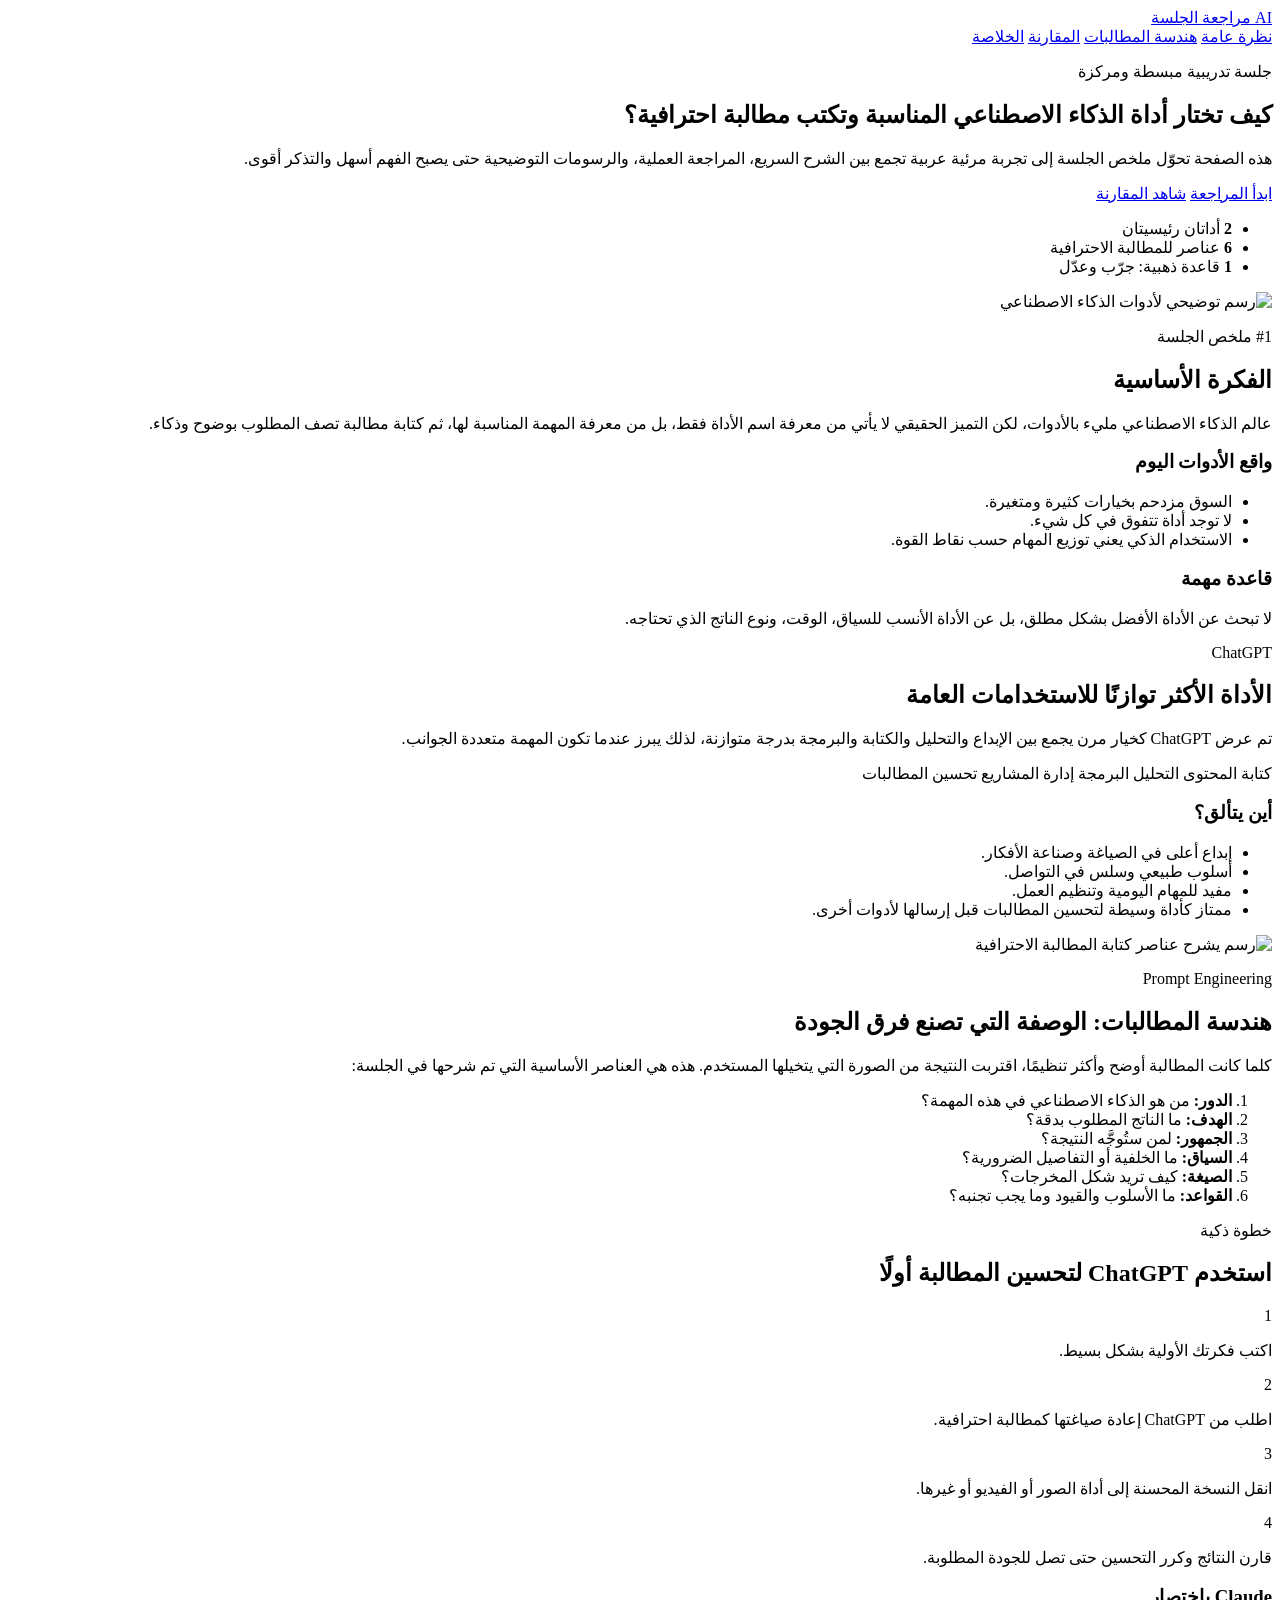
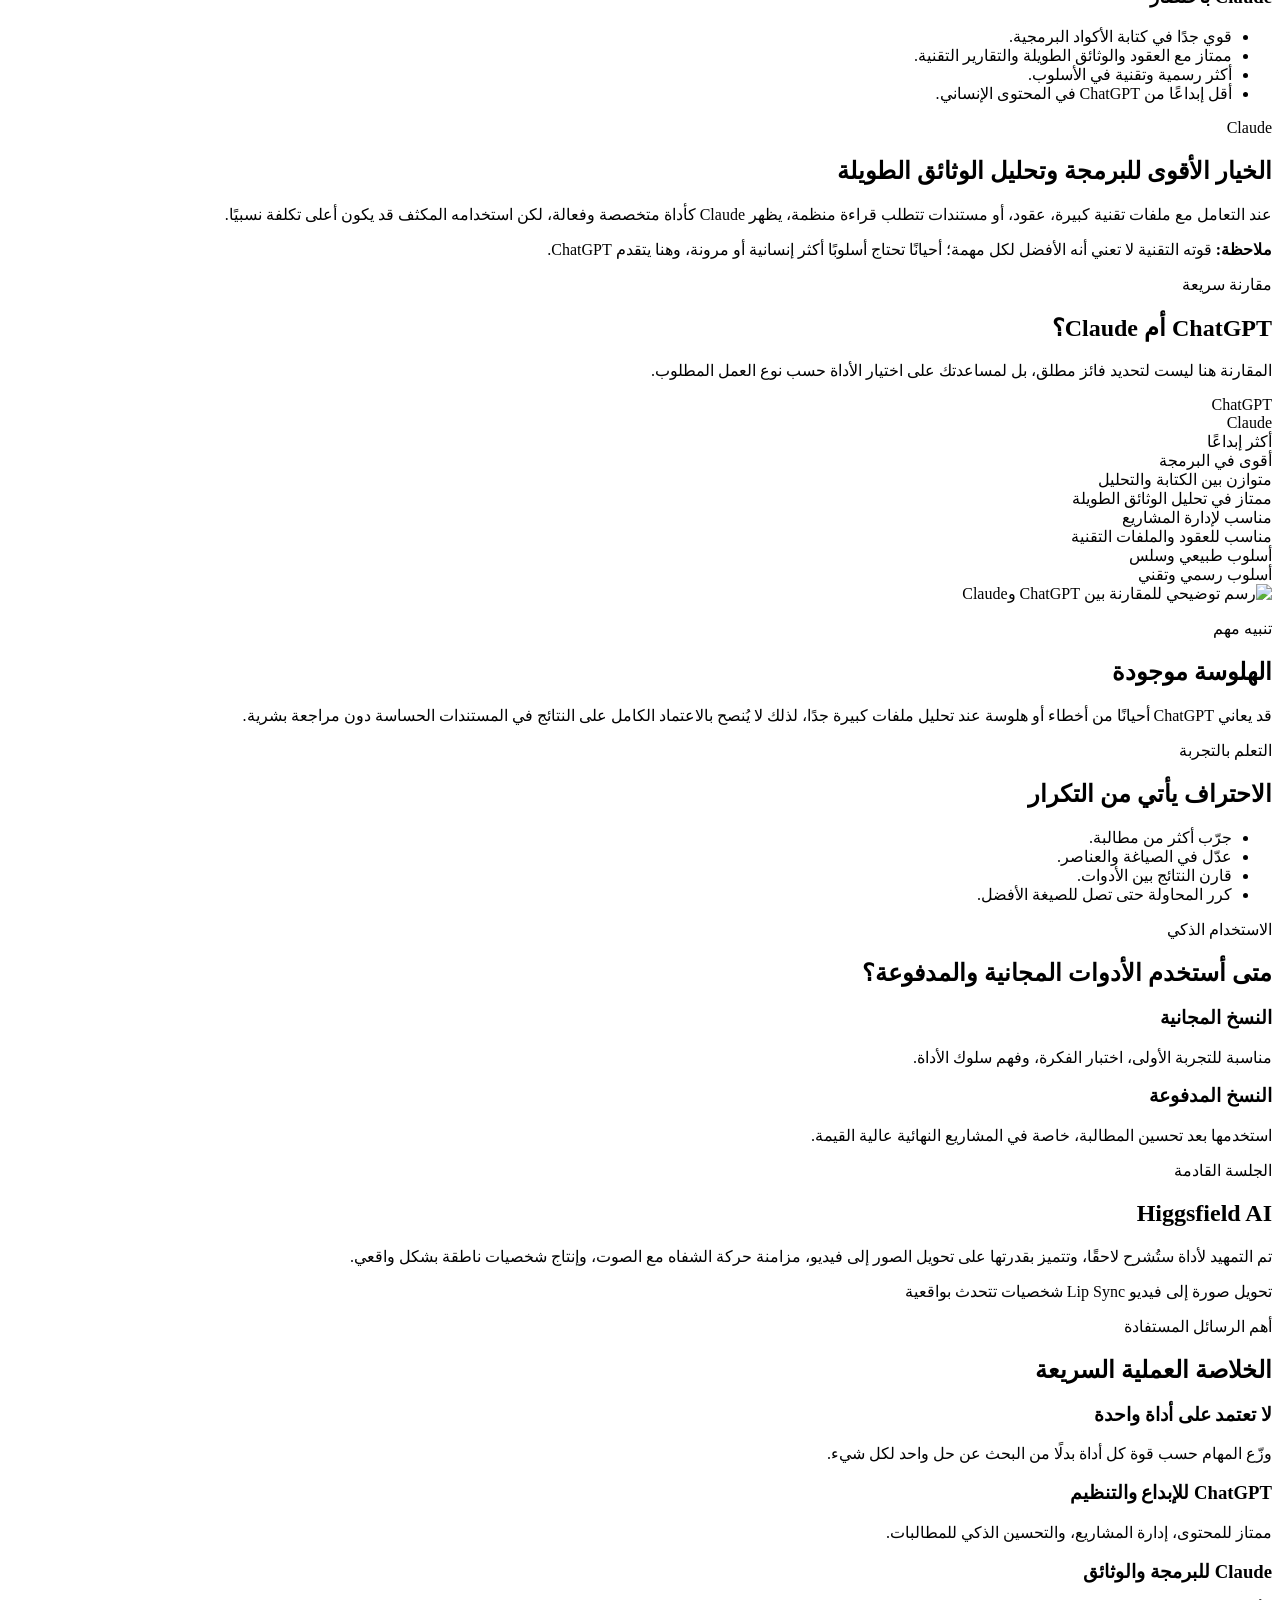
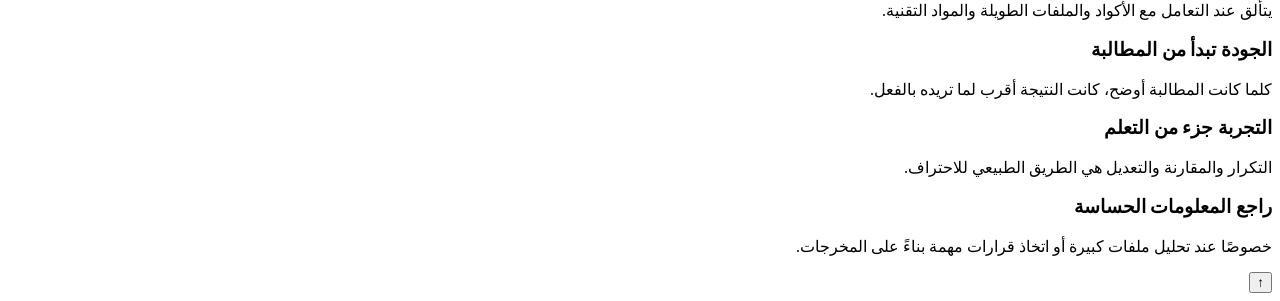
==== index.html @ 33d9d45b "Add landing page files" ====
<!DOCTYPE html>
<html lang="ar" dir="rtl">
  <head>
    <meta charset="UTF-8" />
    <meta name="viewport" content="width=device-width, initial-scale=1.0" />
    <title>مراجعة الجلسة | أدوات الذكاء الاصطناعي وهندسة المطالبات</title>
    <meta
      name="description"
      content="صفحة عربية تعليمية تشرح أهم أدوات الذكاء الاصطناعي الحالية، مقارنة بين ChatGPT وClaude، وأساسيات هندسة المطالبات."
    />
    <link rel="preconnect" href="https://fonts.googleapis.com" />
    <link rel="preconnect" href="https://fonts.gstatic.com" crossorigin />
    <link
      href="https://fonts.googleapis.com/css2?family=Cairo:wght@400;600;700;800&family=IBM+Plex+Sans+Arabic:wght@400;500;700&display=swap"
      rel="stylesheet"
    />
    <link rel="stylesheet" href="styles.css" />
  </head>
  <body>
    <div class="page-shell">
      <header class="topbar">
        <a class="brand" href="#hero">
          <span class="brand-mark">AI</span>
          <span>مراجعة الجلسة</span>
        </a>
        <nav class="topnav">
          <a href="#overview">نظرة عامة</a>
          <a href="#prompt">هندسة المطالبات</a>
          <a href="#comparison">المقارنة</a>
          <a href="#takeaways">الخلاصة</a>
        </nav>
      </header>

      <main>
        <section class="hero section" id="hero">
          <div class="hero-copy reveal">
            <p class="eyebrow">جلسة تدريبية مبسطة ومركزة</p>
            <h1>كيف تختار أداة الذكاء الاصطناعي المناسبة وتكتب مطالبة احترافية؟</h1>
            <p class="hero-text">
              هذه الصفحة تحوّل ملخص الجلسة إلى تجربة مرئية عربية تجمع بين
              الشرح السريع، المراجعة العملية، والرسومات التوضيحية حتى يصبح
              الفهم أسهل والتذكر أقوى.
            </p>
            <div class="hero-actions">
              <a class="button primary" href="#overview">ابدأ المراجعة</a>
              <a class="button secondary" href="#comparison">شاهد المقارنة</a>
            </div>
            <ul class="quick-stats">
              <li>
                <strong>2</strong>
                <span>أداتان رئيسيتان</span>
              </li>
              <li>
                <strong>6</strong>
                <span>عناصر للمطالبة الاحترافية</span>
              </li>
              <li>
                <strong>1</strong>
                <span>قاعدة ذهبية: جرّب وعدّل</span>
              </li>
            </ul>
          </div>
          <div class="hero-visual reveal">
            <img src="assets/hero-ai.svg" alt="رسم توضيحي لأدوات الذكاء الاصطناعي" />
          </div>
        </section>

        <section class="overview-grid section" id="overview">
          <article class="panel intro-card reveal">
            <p class="section-tag">#1 ملخص الجلسة</p>
            <h2>الفكرة الأساسية</h2>
            <p>
              عالم الذكاء الاصطناعي مليء بالأدوات، لكن التميز الحقيقي لا يأتي من
              معرفة اسم الأداة فقط، بل من معرفة المهمة المناسبة لها، ثم كتابة
              مطالبة تصف المطلوب بوضوح وذكاء.
            </p>
          </article>

          <article class="panel reveal">
            <h3>واقع الأدوات اليوم</h3>
            <ul class="check-list">
              <li>السوق مزدحم بخيارات كثيرة ومتغيرة.</li>
              <li>لا توجد أداة تتفوق في كل شيء.</li>
              <li>الاستخدام الذكي يعني توزيع المهام حسب نقاط القوة.</li>
            </ul>
          </article>

          <article class="panel highlight reveal">
            <h3>قاعدة مهمة</h3>
            <p>
              لا تبحث عن الأداة الأفضل بشكل مطلق، بل عن الأداة الأنسب للسياق،
              الوقت، ونوع الناتج الذي تحتاجه.
            </p>
          </article>
        </section>

        <section class="section split-section" id="chatgpt">
          <div class="section-copy reveal">
            <p class="section-tag">ChatGPT</p>
            <h2>الأداة الأكثر توازنًا للاستخدامات العامة</h2>
            <p>
              تم عرض ChatGPT كخيار مرن يجمع بين الإبداع والتحليل والكتابة
              والبرمجة بدرجة متوازنة، لذلك يبرز عندما تكون المهمة متعددة
              الجوانب.
            </p>
            <div class="pill-row">
              <span class="pill">كتابة المحتوى</span>
              <span class="pill">التحليل</span>
              <span class="pill">البرمجة</span>
              <span class="pill">إدارة المشاريع</span>
              <span class="pill">تحسين المطالبات</span>
            </div>
          </div>
          <div class="feature-card reveal">
            <h3>أين يتألق؟</h3>
            <ul class="check-list">
              <li>إبداع أعلى في الصياغة وصناعة الأفكار.</li>
              <li>أسلوب طبيعي وسلس في التواصل.</li>
              <li>مفيد للمهام اليومية وتنظيم العمل.</li>
              <li>ممتاز كأداة وسيطة لتحسين المطالبات قبل إرسالها لأدوات أخرى.</li>
            </ul>
          </div>
        </section>

        <section class="section prompt-section" id="prompt">
          <div class="prompt-visual reveal">
            <img
              src="assets/prompt-architecture.svg"
              alt="رسم يشرح عناصر كتابة المطالبة الاحترافية"
            />
          </div>
          <div class="prompt-copy reveal">
            <p class="section-tag">Prompt Engineering</p>
            <h2>هندسة المطالبات: الوصفة التي تصنع فرق الجودة</h2>
            <p>
              كلما كانت المطالبة أوضح وأكثر تنظيمًا، اقتربت النتيجة من الصورة
              التي يتخيلها المستخدم. هذه هي العناصر الأساسية التي تم شرحها في
              الجلسة:
            </p>
            <ol class="steps">
              <li><strong>الدور:</strong> من هو الذكاء الاصطناعي في هذه المهمة؟</li>
              <li><strong>الهدف:</strong> ما الناتج المطلوب بدقة؟</li>
              <li><strong>الجمهور:</strong> لمن ستُوجَّه النتيجة؟</li>
              <li><strong>السياق:</strong> ما الخلفية أو التفاصيل الضرورية؟</li>
              <li><strong>الصيغة:</strong> كيف تريد شكل المخرجات؟</li>
              <li><strong>القواعد:</strong> ما الأسلوب والقيود وما يجب تجنبه؟</li>
            </ol>
          </div>
        </section>

        <section class="section panel workflow reveal">
          <div class="workflow-header">
            <p class="section-tag">خطوة ذكية</p>
            <h2>استخدم ChatGPT لتحسين المطالبة أولًا</h2>
          </div>
          <div class="workflow-track">
            <div class="workflow-step">
              <span>1</span>
              <p>اكتب فكرتك الأولية بشكل بسيط.</p>
            </div>
            <div class="workflow-step">
              <span>2</span>
              <p>اطلب من ChatGPT إعادة صياغتها كمطالبة احترافية.</p>
            </div>
            <div class="workflow-step">
              <span>3</span>
              <p>انقل النسخة المحسنة إلى أداة الصور أو الفيديو أو غيرها.</p>
            </div>
            <div class="workflow-step">
              <span>4</span>
              <p>قارن النتائج وكرر التحسين حتى تصل للجودة المطلوبة.</p>
            </div>
          </div>
        </section>

        <section class="section split-section alt" id="claude">
          <div class="feature-card reveal">
            <h3>Claude باختصار</h3>
            <ul class="check-list">
              <li>قوي جدًا في كتابة الأكواد البرمجية.</li>
              <li>ممتاز مع العقود والوثائق الطويلة والتقارير التقنية.</li>
              <li>أكثر رسمية وتقنية في الأسلوب.</li>
              <li>أقل إبداعًا من ChatGPT في المحتوى الإنساني.</li>
            </ul>
          </div>
          <div class="section-copy reveal">
            <p class="section-tag">Claude</p>
            <h2>الخيار الأقوى للبرمجة وتحليل الوثائق الطويلة</h2>
            <p>
              عند التعامل مع ملفات تقنية كبيرة، عقود، أو مستندات تتطلب قراءة
              منظمة، يظهر Claude كأداة متخصصة وفعالة، لكن استخدامه المكثف قد
              يكون أعلى تكلفة نسبيًا.
            </p>
            <div class="note-box">
              <strong>ملاحظة:</strong>
              قوته التقنية لا تعني أنه الأفضل لكل مهمة؛ أحيانًا تحتاج أسلوبًا
              أكثر إنسانية أو مرونة، وهنا يتقدم ChatGPT.
            </div>
          </div>
        </section>

        <section class="section comparison-section" id="comparison">
          <div class="comparison-copy reveal">
            <p class="section-tag">مقارنة سريعة</p>
            <h2>ChatGPT أم Claude؟</h2>
            <p>
              المقارنة هنا ليست لتحديد فائز مطلق، بل لمساعدتك على اختيار الأداة
              حسب نوع العمل المطلوب.
            </p>
            <div class="comparison-table">
              <div class="table-head">ChatGPT</div>
              <div class="table-head">Claude</div>
              <div>أكثر إبداعًا</div>
              <div>أقوى في البرمجة</div>
              <div>متوازن بين الكتابة والتحليل</div>
              <div>ممتاز في تحليل الوثائق الطويلة</div>
              <div>مناسب لإدارة المشاريع</div>
              <div>مناسب للعقود والملفات التقنية</div>
              <div>أسلوب طبيعي وسلس</div>
              <div>أسلوب رسمي وتقني</div>
            </div>
          </div>
          <div class="comparison-visual reveal">
            <img
              src="assets/tools-comparison.svg"
              alt="رسم توضيحي للمقارنة بين ChatGPT وClaude"
            />
          </div>
        </section>

        <section class="section caution-grid">
          <article class="panel caution reveal">
            <p class="section-tag">تنبيه مهم</p>
            <h2>الهلوسة موجودة</h2>
            <p>
              قد يعاني ChatGPT أحيانًا من أخطاء أو هلوسة عند تحليل ملفات كبيرة
              جدًا، لذلك لا يُنصح بالاعتماد الكامل على النتائج في المستندات
              الحساسة دون مراجعة بشرية.
            </p>
          </article>
          <article class="panel reveal">
            <p class="section-tag">التعلم بالتجربة</p>
            <h2>الاحتراف يأتي من التكرار</h2>
            <ul class="check-list">
              <li>جرّب أكثر من مطالبة.</li>
              <li>عدّل في الصياغة والعناصر.</li>
              <li>قارن النتائج بين الأدوات.</li>
              <li>كرر المحاولة حتى تصل للصيغة الأفضل.</li>
            </ul>
          </article>
        </section>

        <section class="section pricing-section panel reveal">
          <div class="workflow-header">
            <p class="section-tag">الاستخدام الذكي</p>
            <h2>متى أستخدم الأدوات المجانية والمدفوعة؟</h2>
          </div>
          <div class="dual-cards">
            <div class="mini-card">
              <h3>النسخ المجانية</h3>
              <p>مناسبة للتجربة الأولى، اختبار الفكرة، وفهم سلوك الأداة.</p>
            </div>
            <div class="mini-card">
              <h3>النسخ المدفوعة</h3>
              <p>استخدمها بعد تحسين المطالبة، خاصة في المشاريع النهائية عالية القيمة.</p>
            </div>
          </div>
        </section>

        <section class="section future-section reveal">
          <div class="future-copy">
            <p class="section-tag">الجلسة القادمة</p>
            <h2>Higgsfield AI</h2>
            <p>
              تم التمهيد لأداة ستُشرح لاحقًا، وتتميز بقدرتها على تحويل الصور إلى
              فيديو، مزامنة حركة الشفاه مع الصوت، وإنتاج شخصيات ناطقة بشكل
              واقعي.
            </p>
          </div>
          <div class="future-badges">
            <span>تحويل صورة إلى فيديو</span>
            <span>Lip Sync</span>
            <span>شخصيات تتحدث بواقعية</span>
          </div>
        </section>

        <section class="section takeaways-section" id="takeaways">
          <div class="takeaways-header reveal">
            <p class="section-tag">أهم الرسائل المستفادة</p>
            <h2>الخلاصة العملية السريعة</h2>
          </div>
          <div class="takeaways-grid">
            <article class="takeaway reveal">
              <h3>لا تعتمد على أداة واحدة</h3>
              <p>وزّع المهام حسب قوة كل أداة بدلًا من البحث عن حل واحد لكل شيء.</p>
            </article>
            <article class="takeaway reveal">
              <h3>ChatGPT للإبداع والتنظيم</h3>
              <p>ممتاز للمحتوى، إدارة المشاريع، والتحسين الذكي للمطالبات.</p>
            </article>
            <article class="takeaway reveal">
              <h3>Claude للبرمجة والوثائق</h3>
              <p>يتألق عند التعامل مع الأكواد والملفات الطويلة والمواد التقنية.</p>
            </article>
            <article class="takeaway reveal">
              <h3>الجودة تبدأ من المطالبة</h3>
              <p>كلما كانت المطالبة أوضح، كانت النتيجة أقرب لما تريده بالفعل.</p>
            </article>
            <article class="takeaway reveal">
              <h3>التجربة جزء من التعلم</h3>
              <p>التكرار والمقارنة والتعديل هي الطريق الطبيعي للاحتراف.</p>
            </article>
            <article class="takeaway reveal">
              <h3>راجع المعلومات الحساسة</h3>
              <p>خصوصًا عند تحليل ملفات كبيرة أو اتخاذ قرارات مهمة بناءً على المخرجات.</p>
            </article>
          </div>
        </section>
      </main>
    </div>

    <button class="back-to-top" type="button" aria-label="العودة إلى الأعلى">↑</button>
    <script src="script.js"></script>
  </body>
</html>
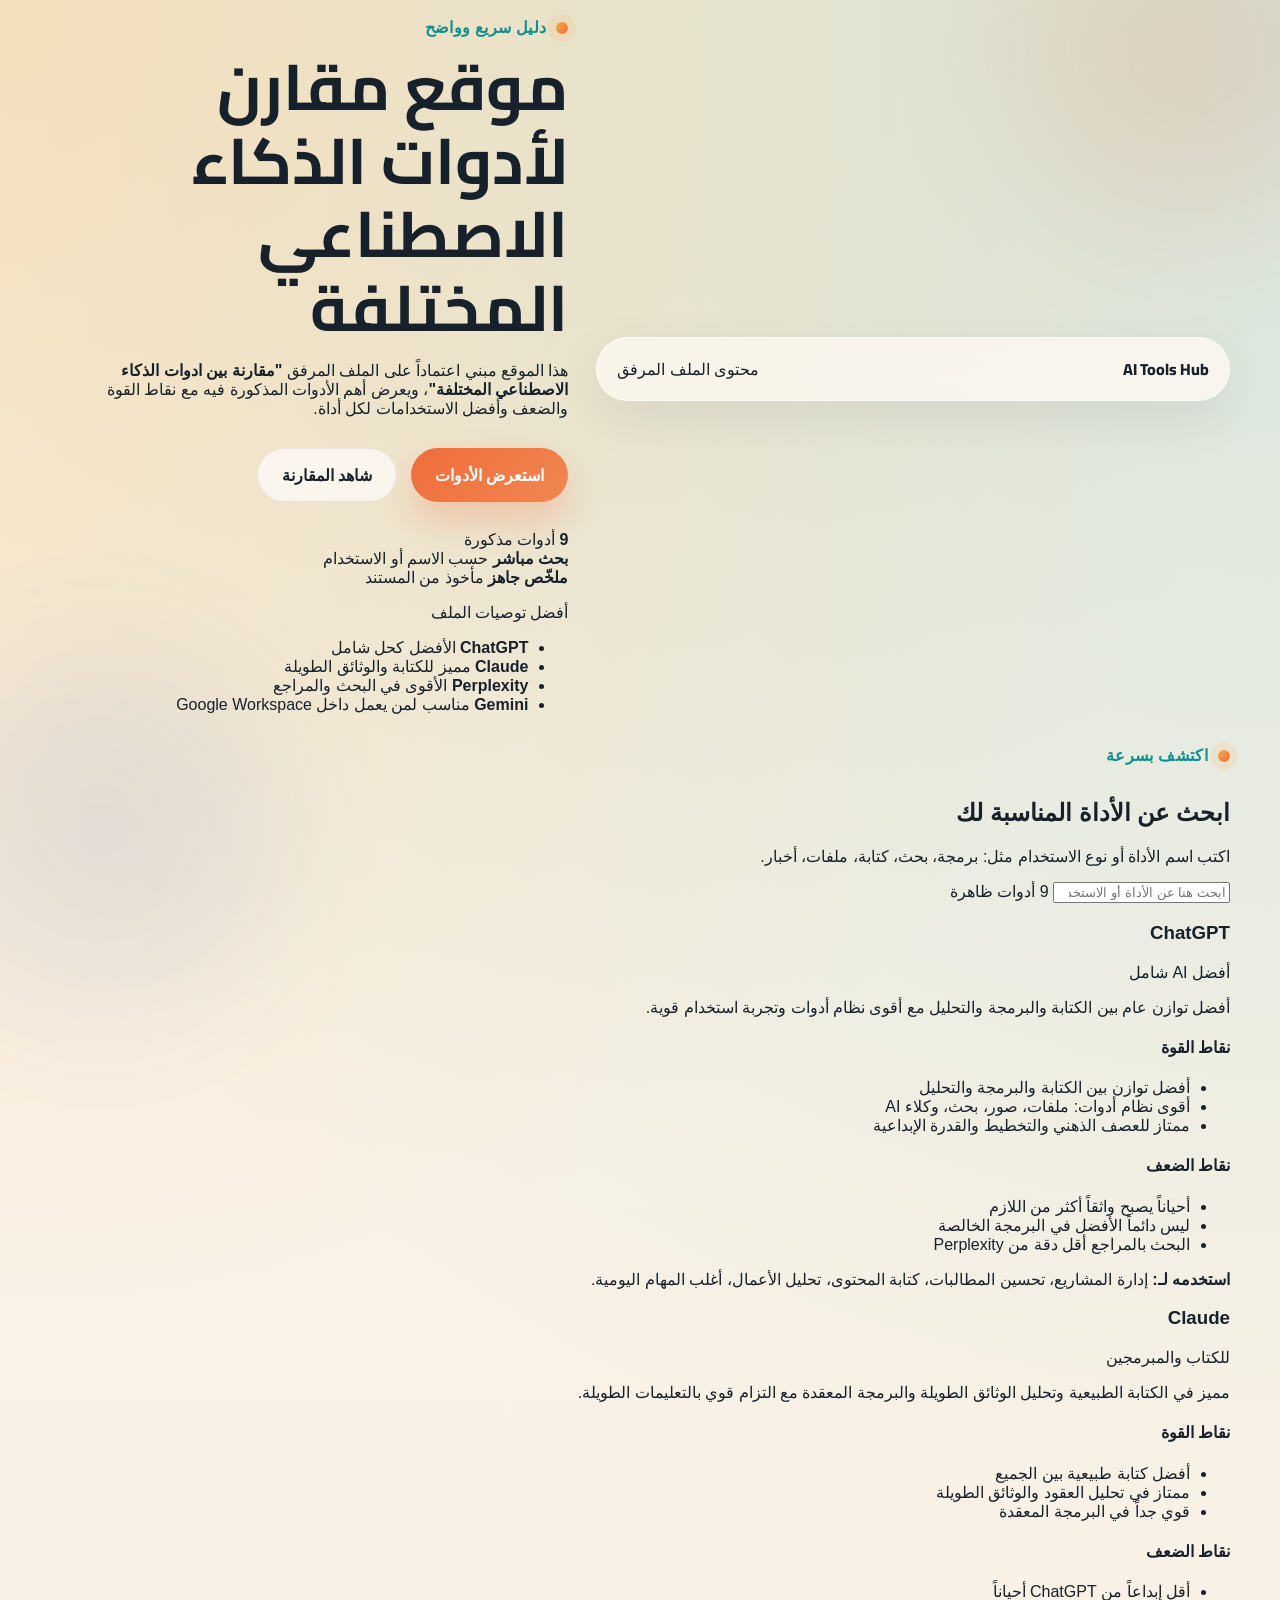
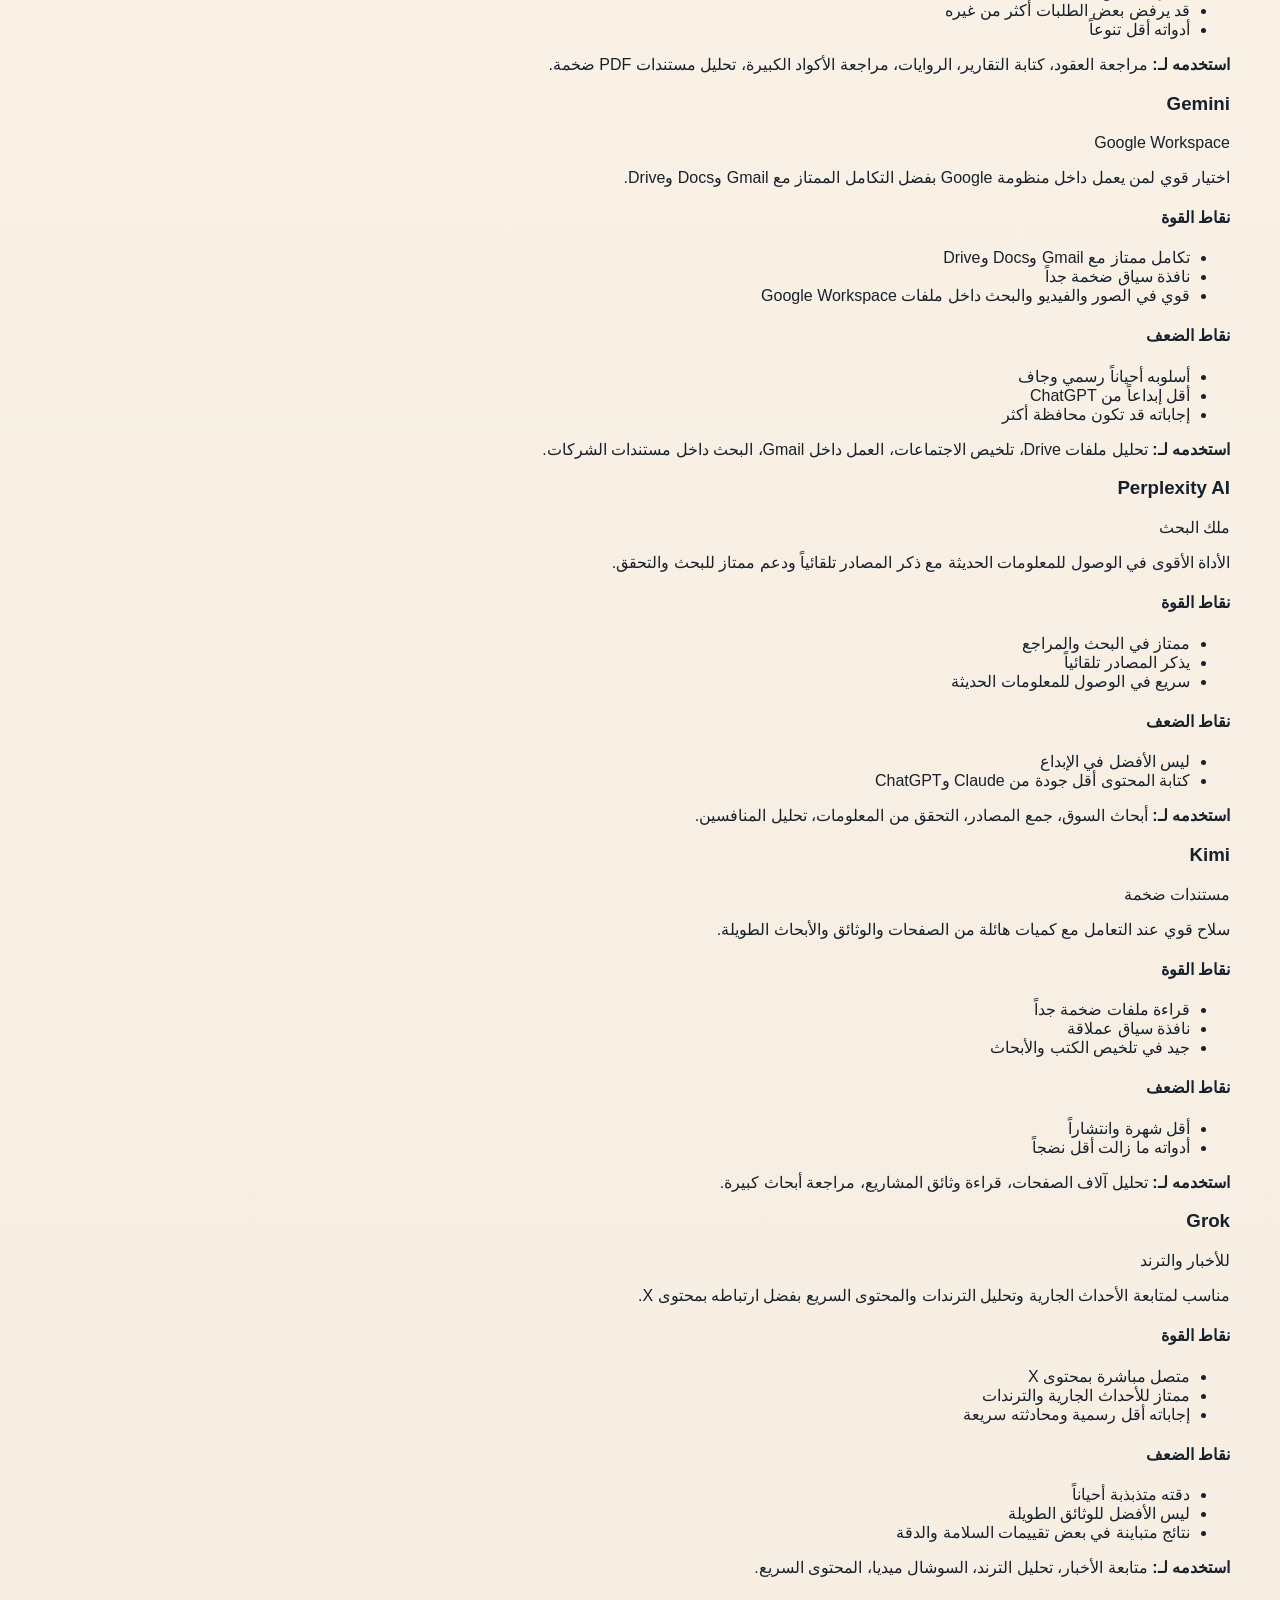
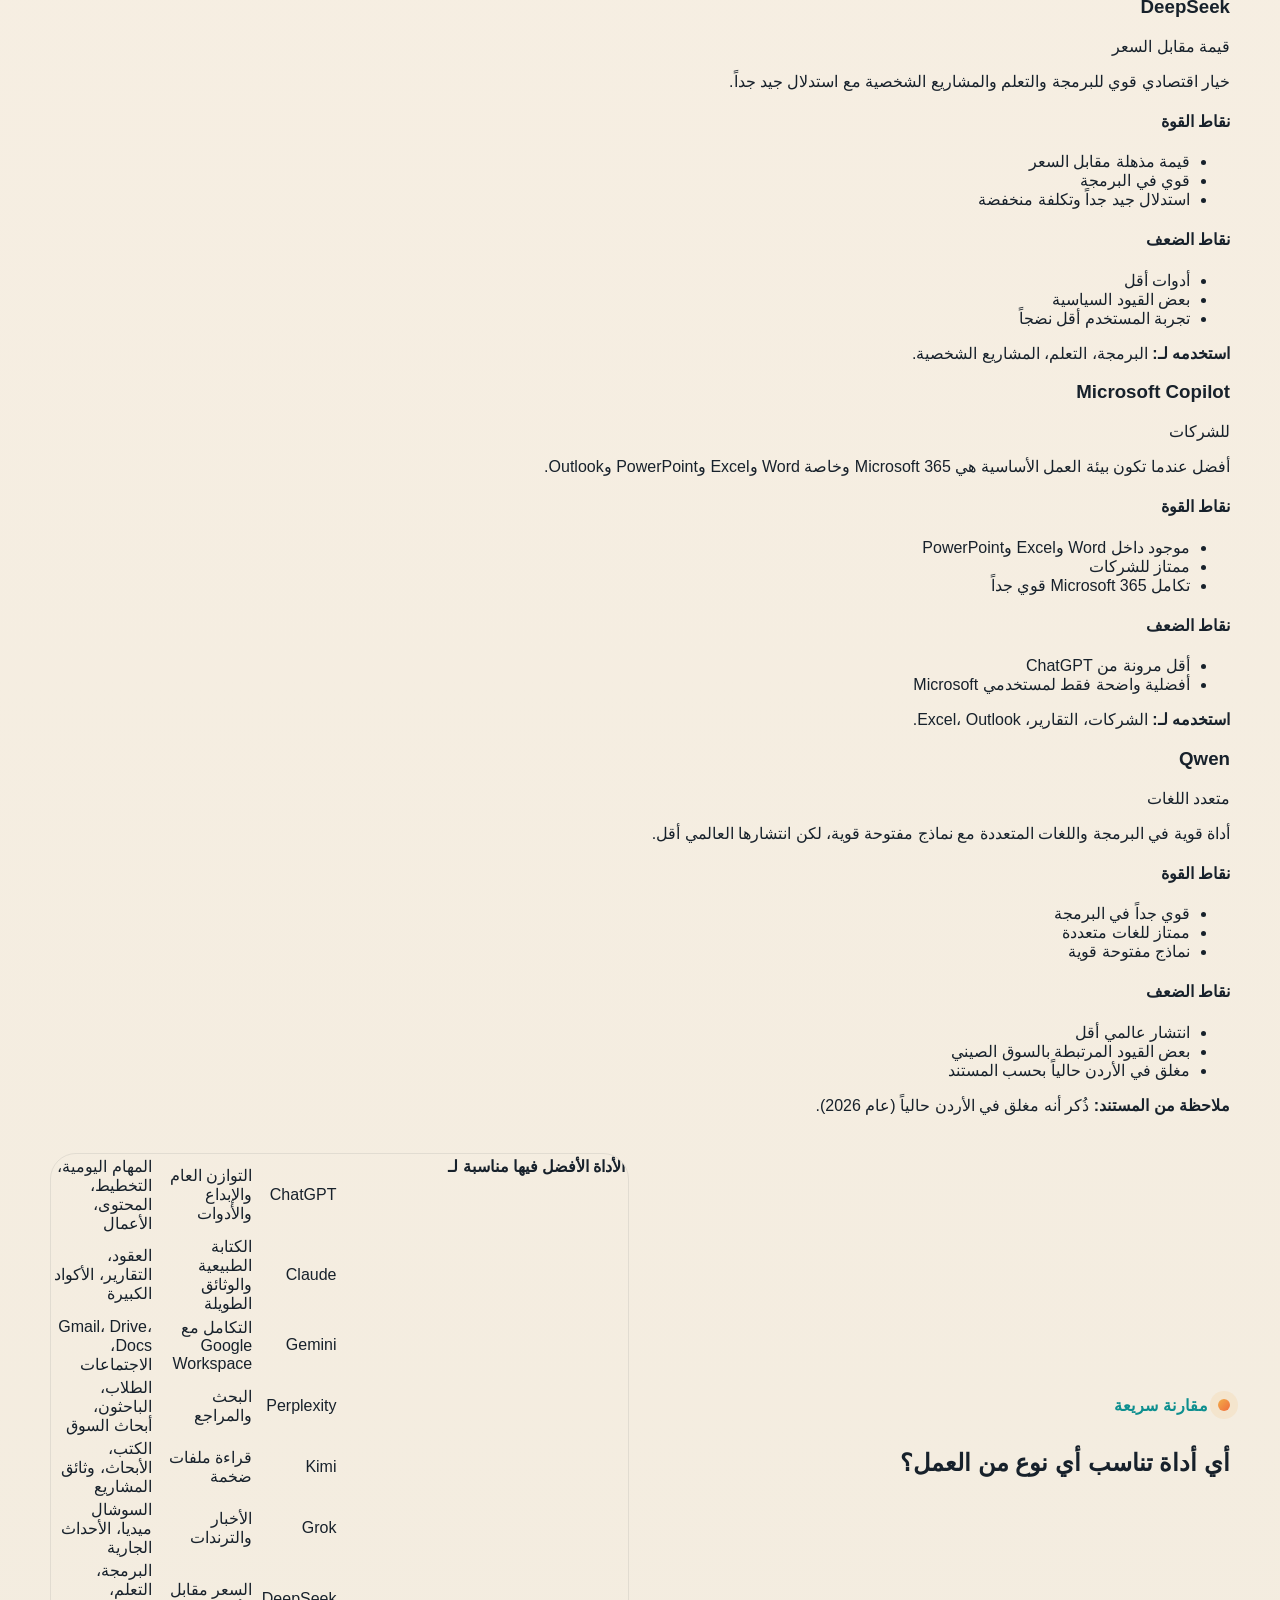
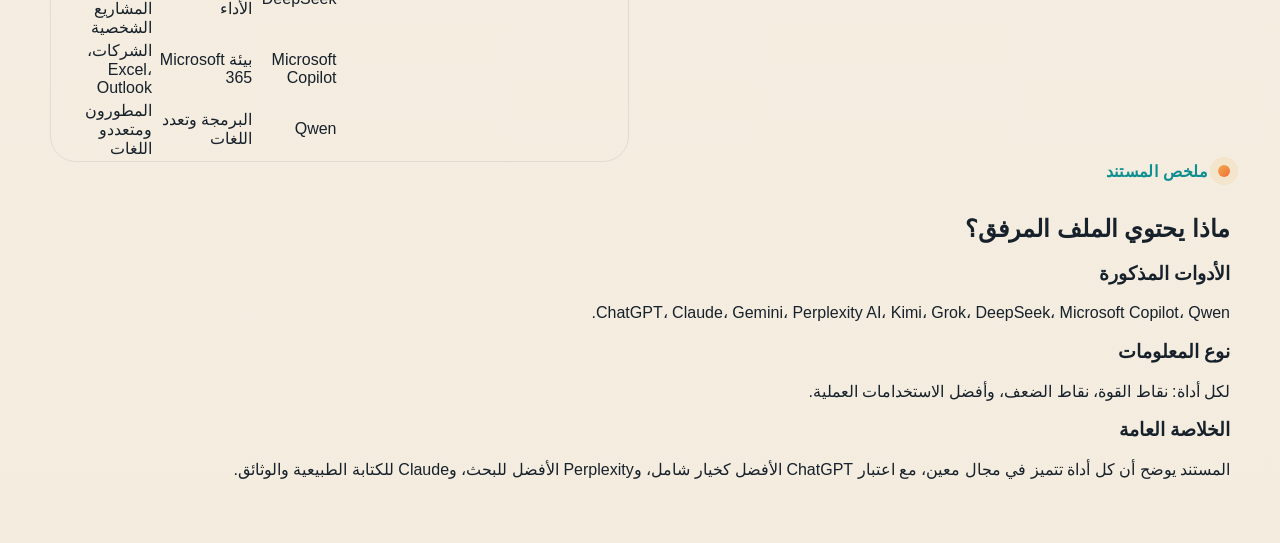
==== commit 4ef1bac6: "Update site to AI tools comparison landing page" ====
--- a/index.html
+++ b/index.html
@@ -1,325 +1,358 @@
 <!DOCTYPE html>
 <html lang="ar" dir="rtl">
-  <head>
-    <meta charset="UTF-8" />
-    <meta name="viewport" content="width=device-width, initial-scale=1.0" />
-    <title>مراجعة الجلسة | أدوات الذكاء الاصطناعي وهندسة المطالبات</title>
-    <meta
-      name="description"
-      content="صفحة عربية تعليمية تشرح أهم أدوات الذكاء الاصطناعي الحالية، مقارنة بين ChatGPT وClaude، وأساسيات هندسة المطالبات."
-    />
-    <link rel="preconnect" href="https://fonts.googleapis.com" />
-    <link rel="preconnect" href="https://fonts.gstatic.com" crossorigin />
-    <link
-      href="https://fonts.googleapis.com/css2?family=Cairo:wght@400;600;700;800&family=IBM+Plex+Sans+Arabic:wght@400;500;700&display=swap"
-      rel="stylesheet"
-    />
-    <link rel="stylesheet" href="styles.css" />
-  </head>
-  <body>
-    <div class="page-shell">
-      <header class="topbar">
-        <a class="brand" href="#hero">
-          <span class="brand-mark">AI</span>
-          <span>مراجعة الجلسة</span>
-        </a>
-        <nav class="topnav">
-          <a href="#overview">نظرة عامة</a>
-          <a href="#prompt">هندسة المطالبات</a>
-          <a href="#comparison">المقارنة</a>
-          <a href="#takeaways">الخلاصة</a>
-        </nav>
-      </header>
-
-      <main>
-        <section class="hero section" id="hero">
-          <div class="hero-copy reveal">
-            <p class="eyebrow">جلسة تدريبية مبسطة ومركزة</p>
-            <h1>كيف تختار أداة الذكاء الاصطناعي المناسبة وتكتب مطالبة احترافية؟</h1>
-            <p class="hero-text">
-              هذه الصفحة تحوّل ملخص الجلسة إلى تجربة مرئية عربية تجمع بين
-              الشرح السريع، المراجعة العملية، والرسومات التوضيحية حتى يصبح
-              الفهم أسهل والتذكر أقوى.
-            </p>
-            <div class="hero-actions">
-              <a class="button primary" href="#overview">ابدأ المراجعة</a>
-              <a class="button secondary" href="#comparison">شاهد المقارنة</a>
-            </div>
-            <ul class="quick-stats">
-              <li>
-                <strong>2</strong>
-                <span>أداتان رئيسيتان</span>
-              </li>
-              <li>
-                <strong>6</strong>
-                <span>عناصر للمطالبة الاحترافية</span>
-              </li>
-              <li>
-                <strong>1</strong>
-                <span>قاعدة ذهبية: جرّب وعدّل</span>
-              </li>
-            </ul>
+<head>
+  <meta charset="UTF-8">
+  <meta name="viewport" content="width=device-width, initial-scale=1.0">
+  <title>مقارنة أدوات الذكاء الاصطناعي</title>
+  <link rel="preconnect" href="https://fonts.googleapis.com">
+  <link rel="preconnect" href="https://fonts.gstatic.com" crossorigin>
+  <link href="https://fonts.googleapis.com/css2?family=Cairo:wght@400;600;700;800&display=swap" rel="stylesheet">
+  <link rel="stylesheet" href="styles.css">
+</head>
+<body>
+  <div class="page-shell">
+    <header class="hero">
+      <nav class="topbar">
+        <div class="brand">AI Tools Hub</div>
+        <a class="doc-note" href="#document-summary">محتوى الملف المرفق</a>
+      </nav>
+
+      <div class="hero-grid">
+        <section class="hero-copy">
+          <p class="eyebrow">دليل سريع وواضح</p>
+          <h1>موقع مقارن لأدوات الذكاء الاصطناعي المختلفة</h1>
+          <p class="lead">
+            هذا الموقع مبني اعتماداً على الملف المرفق <strong>"مقارنة بين ادوات الذكاء الاصطناعي المختلفة"</strong>،
+            ويعرض أهم الأدوات المذكورة فيه مع نقاط القوة والضعف وأفضل الاستخدامات لكل أداة.
+          </p>
+
+          <div class="hero-actions">
+            <a class="button primary" href="#tools">استعرض الأدوات</a>
+            <a class="button secondary" href="#comparison">شاهد المقارنة</a>
           </div>
-          <div class="hero-visual reveal">
-            <img src="assets/hero-ai.svg" alt="رسم توضيحي لأدوات الذكاء الاصطناعي" />
-          </div>
-        </section>
-
-        <section class="overview-grid section" id="overview">
-          <article class="panel intro-card reveal">
-            <p class="section-tag">#1 ملخص الجلسة</p>
-            <h2>الفكرة الأساسية</h2>
-            <p>
-              عالم الذكاء الاصطناعي مليء بالأدوات، لكن التميز الحقيقي لا يأتي من
-              معرفة اسم الأداة فقط، بل من معرفة المهمة المناسبة لها، ثم كتابة
-              مطالبة تصف المطلوب بوضوح وذكاء.
-            </p>
-          </article>
-
-          <article class="panel reveal">
-            <h3>واقع الأدوات اليوم</h3>
-            <ul class="check-list">
-              <li>السوق مزدحم بخيارات كثيرة ومتغيرة.</li>
-              <li>لا توجد أداة تتفوق في كل شيء.</li>
-              <li>الاستخدام الذكي يعني توزيع المهام حسب نقاط القوة.</li>
-            </ul>
-          </article>
-
-          <article class="panel highlight reveal">
-            <h3>قاعدة مهمة</h3>
-            <p>
-              لا تبحث عن الأداة الأفضل بشكل مطلق، بل عن الأداة الأنسب للسياق،
-              الوقت، ونوع الناتج الذي تحتاجه.
-            </p>
-          </article>
-        </section>
-
-        <section class="section split-section" id="chatgpt">
-          <div class="section-copy reveal">
-            <p class="section-tag">ChatGPT</p>
-            <h2>الأداة الأكثر توازنًا للاستخدامات العامة</h2>
-            <p>
-              تم عرض ChatGPT كخيار مرن يجمع بين الإبداع والتحليل والكتابة
-              والبرمجة بدرجة متوازنة، لذلك يبرز عندما تكون المهمة متعددة
-              الجوانب.
-            </p>
-            <div class="pill-row">
-              <span class="pill">كتابة المحتوى</span>
-              <span class="pill">التحليل</span>
-              <span class="pill">البرمجة</span>
-              <span class="pill">إدارة المشاريع</span>
-              <span class="pill">تحسين المطالبات</span>
-            </div>
-          </div>
-          <div class="feature-card reveal">
-            <h3>أين يتألق؟</h3>
-            <ul class="check-list">
-              <li>إبداع أعلى في الصياغة وصناعة الأفكار.</li>
-              <li>أسلوب طبيعي وسلس في التواصل.</li>
-              <li>مفيد للمهام اليومية وتنظيم العمل.</li>
-              <li>ممتاز كأداة وسيطة لتحسين المطالبات قبل إرسالها لأدوات أخرى.</li>
-            </ul>
-          </div>
-        </section>
-
-        <section class="section prompt-section" id="prompt">
-          <div class="prompt-visual reveal">
-            <img
-              src="assets/prompt-architecture.svg"
-              alt="رسم يشرح عناصر كتابة المطالبة الاحترافية"
-            />
-          </div>
-          <div class="prompt-copy reveal">
-            <p class="section-tag">Prompt Engineering</p>
-            <h2>هندسة المطالبات: الوصفة التي تصنع فرق الجودة</h2>
-            <p>
-              كلما كانت المطالبة أوضح وأكثر تنظيمًا، اقتربت النتيجة من الصورة
-              التي يتخيلها المستخدم. هذه هي العناصر الأساسية التي تم شرحها في
-              الجلسة:
-            </p>
-            <ol class="steps">
-              <li><strong>الدور:</strong> من هو الذكاء الاصطناعي في هذه المهمة؟</li>
-              <li><strong>الهدف:</strong> ما الناتج المطلوب بدقة؟</li>
-              <li><strong>الجمهور:</strong> لمن ستُوجَّه النتيجة؟</li>
-              <li><strong>السياق:</strong> ما الخلفية أو التفاصيل الضرورية؟</li>
-              <li><strong>الصيغة:</strong> كيف تريد شكل المخرجات؟</li>
-              <li><strong>القواعد:</strong> ما الأسلوب والقيود وما يجب تجنبه؟</li>
-            </ol>
-          </div>
-        </section>
-
-        <section class="section panel workflow reveal">
-          <div class="workflow-header">
-            <p class="section-tag">خطوة ذكية</p>
-            <h2>استخدم ChatGPT لتحسين المطالبة أولًا</h2>
-          </div>
-          <div class="workflow-track">
-            <div class="workflow-step">
-              <span>1</span>
-              <p>اكتب فكرتك الأولية بشكل بسيط.</p>
-            </div>
-            <div class="workflow-step">
-              <span>2</span>
-              <p>اطلب من ChatGPT إعادة صياغتها كمطالبة احترافية.</p>
-            </div>
-            <div class="workflow-step">
-              <span>3</span>
-              <p>انقل النسخة المحسنة إلى أداة الصور أو الفيديو أو غيرها.</p>
-            </div>
-            <div class="workflow-step">
-              <span>4</span>
-              <p>قارن النتائج وكرر التحسين حتى تصل للجودة المطلوبة.</p>
-            </div>
-          </div>
-        </section>
-
-        <section class="section split-section alt" id="claude">
-          <div class="feature-card reveal">
-            <h3>Claude باختصار</h3>
-            <ul class="check-list">
-              <li>قوي جدًا في كتابة الأكواد البرمجية.</li>
-              <li>ممتاز مع العقود والوثائق الطويلة والتقارير التقنية.</li>
-              <li>أكثر رسمية وتقنية في الأسلوب.</li>
-              <li>أقل إبداعًا من ChatGPT في المحتوى الإنساني.</li>
-            </ul>
-          </div>
-          <div class="section-copy reveal">
-            <p class="section-tag">Claude</p>
-            <h2>الخيار الأقوى للبرمجة وتحليل الوثائق الطويلة</h2>
-            <p>
-              عند التعامل مع ملفات تقنية كبيرة، عقود، أو مستندات تتطلب قراءة
-              منظمة، يظهر Claude كأداة متخصصة وفعالة، لكن استخدامه المكثف قد
-              يكون أعلى تكلفة نسبيًا.
-            </p>
-            <div class="note-box">
-              <strong>ملاحظة:</strong>
-              قوته التقنية لا تعني أنه الأفضل لكل مهمة؛ أحيانًا تحتاج أسلوبًا
-              أكثر إنسانية أو مرونة، وهنا يتقدم ChatGPT.
-            </div>
-          </div>
-        </section>
-
-        <section class="section comparison-section" id="comparison">
-          <div class="comparison-copy reveal">
-            <p class="section-tag">مقارنة سريعة</p>
-            <h2>ChatGPT أم Claude؟</h2>
-            <p>
-              المقارنة هنا ليست لتحديد فائز مطلق، بل لمساعدتك على اختيار الأداة
-              حسب نوع العمل المطلوب.
-            </p>
-            <div class="comparison-table">
-              <div class="table-head">ChatGPT</div>
-              <div class="table-head">Claude</div>
-              <div>أكثر إبداعًا</div>
-              <div>أقوى في البرمجة</div>
-              <div>متوازن بين الكتابة والتحليل</div>
-              <div>ممتاز في تحليل الوثائق الطويلة</div>
-              <div>مناسب لإدارة المشاريع</div>
-              <div>مناسب للعقود والملفات التقنية</div>
-              <div>أسلوب طبيعي وسلس</div>
-              <div>أسلوب رسمي وتقني</div>
-            </div>
-          </div>
-          <div class="comparison-visual reveal">
-            <img
-              src="assets/tools-comparison.svg"
-              alt="رسم توضيحي للمقارنة بين ChatGPT وClaude"
-            />
-          </div>
-        </section>
-
-        <section class="section caution-grid">
-          <article class="panel caution reveal">
-            <p class="section-tag">تنبيه مهم</p>
-            <h2>الهلوسة موجودة</h2>
-            <p>
-              قد يعاني ChatGPT أحيانًا من أخطاء أو هلوسة عند تحليل ملفات كبيرة
-              جدًا، لذلك لا يُنصح بالاعتماد الكامل على النتائج في المستندات
-              الحساسة دون مراجعة بشرية.
-            </p>
-          </article>
-          <article class="panel reveal">
-            <p class="section-tag">التعلم بالتجربة</p>
-            <h2>الاحتراف يأتي من التكرار</h2>
-            <ul class="check-list">
-              <li>جرّب أكثر من مطالبة.</li>
-              <li>عدّل في الصياغة والعناصر.</li>
-              <li>قارن النتائج بين الأدوات.</li>
-              <li>كرر المحاولة حتى تصل للصيغة الأفضل.</li>
-            </ul>
-          </article>
-        </section>
-
-        <section class="section pricing-section panel reveal">
-          <div class="workflow-header">
-            <p class="section-tag">الاستخدام الذكي</p>
-            <h2>متى أستخدم الأدوات المجانية والمدفوعة؟</h2>
-          </div>
-          <div class="dual-cards">
-            <div class="mini-card">
-              <h3>النسخ المجانية</h3>
-              <p>مناسبة للتجربة الأولى، اختبار الفكرة، وفهم سلوك الأداة.</p>
-            </div>
-            <div class="mini-card">
-              <h3>النسخ المدفوعة</h3>
-              <p>استخدمها بعد تحسين المطالبة، خاصة في المشاريع النهائية عالية القيمة.</p>
-            </div>
-          </div>
-        </section>
-
-        <section class="section future-section reveal">
-          <div class="future-copy">
-            <p class="section-tag">الجلسة القادمة</p>
-            <h2>Higgsfield AI</h2>
-            <p>
-              تم التمهيد لأداة ستُشرح لاحقًا، وتتميز بقدرتها على تحويل الصور إلى
-              فيديو، مزامنة حركة الشفاه مع الصوت، وإنتاج شخصيات ناطقة بشكل
-              واقعي.
-            </p>
-          </div>
-          <div class="future-badges">
-            <span>تحويل صورة إلى فيديو</span>
-            <span>Lip Sync</span>
-            <span>شخصيات تتحدث بواقعية</span>
-          </div>
-        </section>
-
-        <section class="section takeaways-section" id="takeaways">
-          <div class="takeaways-header reveal">
-            <p class="section-tag">أهم الرسائل المستفادة</p>
-            <h2>الخلاصة العملية السريعة</h2>
-          </div>
-          <div class="takeaways-grid">
-            <article class="takeaway reveal">
-              <h3>لا تعتمد على أداة واحدة</h3>
-              <p>وزّع المهام حسب قوة كل أداة بدلًا من البحث عن حل واحد لكل شيء.</p>
+
+          <div class="mini-stats">
+            <article>
+              <strong>9</strong>
+              <span>أدوات مذكورة</span>
             </article>
-            <article class="takeaway reveal">
-              <h3>ChatGPT للإبداع والتنظيم</h3>
-              <p>ممتاز للمحتوى، إدارة المشاريع، والتحسين الذكي للمطالبات.</p>
+            <article>
+              <strong>بحث مباشر</strong>
+              <span>حسب الاسم أو الاستخدام</span>
             </article>
-            <article class="takeaway reveal">
-              <h3>Claude للبرمجة والوثائق</h3>
-              <p>يتألق عند التعامل مع الأكواد والملفات الطويلة والمواد التقنية.</p>
-            </article>
-            <article class="takeaway reveal">
-              <h3>الجودة تبدأ من المطالبة</h3>
-              <p>كلما كانت المطالبة أوضح، كانت النتيجة أقرب لما تريده بالفعل.</p>
-            </article>
-            <article class="takeaway reveal">
-              <h3>التجربة جزء من التعلم</h3>
-              <p>التكرار والمقارنة والتعديل هي الطريق الطبيعي للاحتراف.</p>
-            </article>
-            <article class="takeaway reveal">
-              <h3>راجع المعلومات الحساسة</h3>
-              <p>خصوصًا عند تحليل ملفات كبيرة أو اتخاذ قرارات مهمة بناءً على المخرجات.</p>
+            <article>
+              <strong>ملخّص جاهز</strong>
+              <span>مأخوذ من المستند</span>
             </article>
           </div>
         </section>
-      </main>
-    </div>
-
-    <button class="back-to-top" type="button" aria-label="العودة إلى الأعلى">↑</button>
-    <script src="script.js"></script>
-  </body>
+
+        <aside class="hero-panel">
+          <div class="panel-card">
+            <p class="panel-label">أفضل توصيات الملف</p>
+            <ul>
+              <li><strong>ChatGPT</strong> الأفضل كحل شامل</li>
+              <li><strong>Claude</strong> مميز للكتابة والوثائق الطويلة</li>
+              <li><strong>Perplexity</strong> الأقوى في البحث والمراجع</li>
+              <li><strong>Gemini</strong> مناسب لمن يعمل داخل Google Workspace</li>
+            </ul>
+          </div>
+        </aside>
+      </div>
+    </header>
+
+    <main>
+      <section class="search-section" id="tools">
+        <div class="section-heading">
+          <p class="eyebrow">اكتشف بسرعة</p>
+          <h2>ابحث عن الأداة المناسبة لك</h2>
+          <p>اكتب اسم الأداة أو نوع الاستخدام مثل: برمجة، بحث، كتابة، ملفات، أخبار.</p>
+        </div>
+
+        <div class="search-box">
+          <input id="toolSearch" type="search" placeholder="ابحث هنا عن الأداة أو الاستخدام المناسب...">
+          <span id="resultsCount">9 أدوات ظاهرة</span>
+        </div>
+
+        <div class="cards-grid" id="toolsGrid">
+          <article class="tool-card" data-name="ChatGPT" data-tags="كتابة برمجة تحليل مشاريع محتوى ابداع بحث يومي">
+            <div class="card-top">
+              <h3>ChatGPT</h3>
+              <span class="badge best">أفضل AI شامل</span>
+            </div>
+            <p class="summary">أفضل توازن عام بين الكتابة والبرمجة والتحليل مع أقوى نظام أدوات وتجربة استخدام قوية.</p>
+            <div class="list-block">
+              <h4>نقاط القوة</h4>
+              <ul>
+                <li>أفضل توازن بين الكتابة والبرمجة والتحليل</li>
+                <li>أقوى نظام أدوات: ملفات، صور، بحث، وكلاء AI</li>
+                <li>ممتاز للعصف الذهني والتخطيط والقدرة الإبداعية</li>
+              </ul>
+            </div>
+            <div class="list-block">
+              <h4>نقاط الضعف</h4>
+              <ul>
+                <li>أحياناً يصبح واثقاً أكثر من اللازم</li>
+                <li>ليس دائماً الأفضل في البرمجة الخالصة</li>
+                <li>البحث بالمراجع أقل دقة من Perplexity</li>
+              </ul>
+            </div>
+            <p class="use-case"><strong>استخدمه لـ:</strong> إدارة المشاريع، تحسين المطالبات، كتابة المحتوى، تحليل الأعمال، أغلب المهام اليومية.</p>
+          </article>
+
+          <article class="tool-card" data-name="Claude" data-tags="كتابة عقود وثائق برمجة تقارير روايات pdf">
+            <div class="card-top">
+              <h3>Claude</h3>
+              <span class="badge writers">للكتاب والمبرمجين</span>
+            </div>
+            <p class="summary">مميز في الكتابة الطبيعية وتحليل الوثائق الطويلة والبرمجة المعقدة مع التزام قوي بالتعليمات الطويلة.</p>
+            <div class="list-block">
+              <h4>نقاط القوة</h4>
+              <ul>
+                <li>أفضل كتابة طبيعية بين الجميع</li>
+                <li>ممتاز في تحليل العقود والوثائق الطويلة</li>
+                <li>قوي جداً في البرمجة المعقدة</li>
+              </ul>
+            </div>
+            <div class="list-block">
+              <h4>نقاط الضعف</h4>
+              <ul>
+                <li>أقل إبداعاً من ChatGPT أحياناً</li>
+                <li>قد يرفض بعض الطلبات أكثر من غيره</li>
+                <li>أدواته أقل تنوعاً</li>
+              </ul>
+            </div>
+            <p class="use-case"><strong>استخدمه لـ:</strong> مراجعة العقود، كتابة التقارير، الروايات، مراجعة الأكواد الكبيرة، تحليل مستندات PDF ضخمة.</p>
+          </article>
+
+          <article class="tool-card" data-name="Gemini" data-tags="gmail docs drive google workspace صور فيديو اجتماعات شركات">
+            <div class="card-top">
+              <h3>Gemini</h3>
+              <span class="badge workspace">Google Workspace</span>
+            </div>
+            <p class="summary">اختيار قوي لمن يعمل داخل منظومة Google بفضل التكامل الممتاز مع Gmail وDocs وDrive.</p>
+            <div class="list-block">
+              <h4>نقاط القوة</h4>
+              <ul>
+                <li>تكامل ممتاز مع Gmail وDocs وDrive</li>
+                <li>نافذة سياق ضخمة جداً</li>
+                <li>قوي في الصور والفيديو والبحث داخل ملفات Google Workspace</li>
+              </ul>
+            </div>
+            <div class="list-block">
+              <h4>نقاط الضعف</h4>
+              <ul>
+                <li>أسلوبه أحياناً رسمي وجاف</li>
+                <li>أقل إبداعاً من ChatGPT</li>
+                <li>إجاباته قد تكون محافظة أكثر</li>
+              </ul>
+            </div>
+            <p class="use-case"><strong>استخدمه لـ:</strong> تحليل ملفات Drive، تلخيص الاجتماعات، العمل داخل Gmail، البحث داخل مستندات الشركات.</p>
+          </article>
+
+          <article class="tool-card" data-name="Perplexity AI" data-tags="بحث مراجع مصادر معلومات طلاب باحثين سوق منافسين">
+            <div class="card-top">
+              <h3>Perplexity AI</h3>
+              <span class="badge research">ملك البحث</span>
+            </div>
+            <p class="summary">الأداة الأقوى في الوصول للمعلومات الحديثة مع ذكر المصادر تلقائياً ودعم ممتاز للبحث والتحقق.</p>
+            <div class="list-block">
+              <h4>نقاط القوة</h4>
+              <ul>
+                <li>ممتاز في البحث والمراجع</li>
+                <li>يذكر المصادر تلقائياً</li>
+                <li>سريع في الوصول للمعلومات الحديثة</li>
+              </ul>
+            </div>
+            <div class="list-block">
+              <h4>نقاط الضعف</h4>
+              <ul>
+                <li>ليس الأفضل في الإبداع</li>
+                <li>كتابة المحتوى أقل جودة من Claude وChatGPT</li>
+              </ul>
+            </div>
+            <p class="use-case"><strong>استخدمه لـ:</strong> أبحاث السوق، جمع المصادر، التحقق من المعلومات، تحليل المنافسين.</p>
+          </article>
+
+          <article class="tool-card" data-name="Kimi" data-tags="ملفات ضخمة كتب ابحاث وثائق مشاريع صفحات كثيرة">
+            <div class="card-top">
+              <h3>Kimi</h3>
+              <span class="badge giant">مستندات ضخمة</span>
+            </div>
+            <p class="summary">سلاح قوي عند التعامل مع كميات هائلة من الصفحات والوثائق والأبحاث الطويلة.</p>
+            <div class="list-block">
+              <h4>نقاط القوة</h4>
+              <ul>
+                <li>قراءة ملفات ضخمة جداً</li>
+                <li>نافذة سياق عملاقة</li>
+                <li>جيد في تلخيص الكتب والأبحاث</li>
+              </ul>
+            </div>
+            <div class="list-block">
+              <h4>نقاط الضعف</h4>
+              <ul>
+                <li>أقل شهرة وانتشاراً</li>
+                <li>أدواته ما زالت أقل نضجاً</li>
+              </ul>
+            </div>
+            <p class="use-case"><strong>استخدمه لـ:</strong> تحليل آلاف الصفحات، قراءة وثائق المشاريع، مراجعة أبحاث كبيرة.</p>
+          </article>
+
+          <article class="tool-card" data-name="Grok" data-tags="اخبار ترند x سوشال ميديا محتوى سريع احداث جارية">
+            <div class="card-top">
+              <h3>Grok</h3>
+              <span class="badge trends">للأخبار والترند</span>
+            </div>
+            <p class="summary">مناسب لمتابعة الأحداث الجارية وتحليل الترندات والمحتوى السريع بفضل ارتباطه بمحتوى X.</p>
+            <div class="list-block">
+              <h4>نقاط القوة</h4>
+              <ul>
+                <li>متصل مباشرة بمحتوى X</li>
+                <li>ممتاز للأحداث الجارية والترندات</li>
+                <li>إجاباته أقل رسمية ومحادثته سريعة</li>
+              </ul>
+            </div>
+            <div class="list-block">
+              <h4>نقاط الضعف</h4>
+              <ul>
+                <li>دقته متذبذبة أحياناً</li>
+                <li>ليس الأفضل للوثائق الطويلة</li>
+                <li>نتائج متباينة في بعض تقييمات السلامة والدقة</li>
+              </ul>
+            </div>
+            <p class="use-case"><strong>استخدمه لـ:</strong> متابعة الأخبار، تحليل الترند، السوشال ميديا، المحتوى السريع.</p>
+          </article>
+
+          <article class="tool-card" data-name="DeepSeek" data-tags="برمجة تعلم مشاريع شخصية سعر منخفض استدلال">
+            <div class="card-top">
+              <h3>DeepSeek</h3>
+              <span class="badge value">قيمة مقابل السعر</span>
+            </div>
+            <p class="summary">خيار اقتصادي قوي للبرمجة والتعلم والمشاريع الشخصية مع استدلال جيد جداً.</p>
+            <div class="list-block">
+              <h4>نقاط القوة</h4>
+              <ul>
+                <li>قيمة مذهلة مقابل السعر</li>
+                <li>قوي في البرمجة</li>
+                <li>استدلال جيد جداً وتكلفة منخفضة</li>
+              </ul>
+            </div>
+            <div class="list-block">
+              <h4>نقاط الضعف</h4>
+              <ul>
+                <li>أدوات أقل</li>
+                <li>بعض القيود السياسية</li>
+                <li>تجربة المستخدم أقل نضجاً</li>
+              </ul>
+            </div>
+            <p class="use-case"><strong>استخدمه لـ:</strong> البرمجة، التعلم، المشاريع الشخصية.</p>
+          </article>
+
+          <article class="tool-card" data-name="Microsoft Copilot" data-tags="word excel powerpoint outlook شركات microsoft 365 تقارير">
+            <div class="card-top">
+              <h3>Microsoft Copilot</h3>
+              <span class="badge enterprise">للشركات</span>
+            </div>
+            <p class="summary">أفضل عندما تكون بيئة العمل الأساسية هي Microsoft 365 وخاصة Word وExcel وPowerPoint وOutlook.</p>
+            <div class="list-block">
+              <h4>نقاط القوة</h4>
+              <ul>
+                <li>موجود داخل Word وExcel وPowerPoint</li>
+                <li>ممتاز للشركات</li>
+                <li>تكامل Microsoft 365 قوي جداً</li>
+              </ul>
+            </div>
+            <div class="list-block">
+              <h4>نقاط الضعف</h4>
+              <ul>
+                <li>أقل مرونة من ChatGPT</li>
+                <li>أفضلية واضحة فقط لمستخدمي Microsoft</li>
+              </ul>
+            </div>
+            <p class="use-case"><strong>استخدمه لـ:</strong> الشركات، التقارير، Excel، Outlook.</p>
+          </article>
+
+          <article class="tool-card" data-name="Qwen" data-tags="برمجة لغات متعددة نماذج مفتوحة الصين الاردن">
+            <div class="card-top">
+              <h3>Qwen</h3>
+              <span class="badge code">متعدد اللغات</span>
+            </div>
+            <p class="summary">أداة قوية في البرمجة واللغات المتعددة مع نماذج مفتوحة قوية، لكن انتشارها العالمي أقل.</p>
+            <div class="list-block">
+              <h4>نقاط القوة</h4>
+              <ul>
+                <li>قوي جداً في البرمجة</li>
+                <li>ممتاز للغات متعددة</li>
+                <li>نماذج مفتوحة قوية</li>
+              </ul>
+            </div>
+            <div class="list-block">
+              <h4>نقاط الضعف</h4>
+              <ul>
+                <li>انتشار عالمي أقل</li>
+                <li>بعض القيود المرتبطة بالسوق الصيني</li>
+                <li>مغلق في الأردن حالياً بحسب المستند</li>
+              </ul>
+            </div>
+            <p class="use-case"><strong>ملاحظة من المستند:</strong> ذُكر أنه مغلق في الأردن حالياً (عام 2026).</p>
+          </article>
+        </div>
+      </section>
+
+      <section class="comparison-section" id="comparison">
+        <div class="section-heading">
+          <p class="eyebrow">مقارنة سريعة</p>
+          <h2>أي أداة تناسب أي نوع من العمل؟</h2>
+        </div>
+
+        <div class="comparison-table-wrap">
+          <table class="comparison-table">
+            <thead>
+              <tr>
+                <th>الأداة</th>
+                <th>الأفضل فيها</th>
+                <th>مناسبة لـ</th>
+              </tr>
+            </thead>
+            <tbody>
+              <tr><td>ChatGPT</td><td>التوازن العام والإبداع والأدوات</td><td>المهام اليومية، التخطيط، المحتوى، الأعمال</td></tr>
+              <tr><td>Claude</td><td>الكتابة الطبيعية والوثائق الطويلة</td><td>العقود، التقارير، الأكواد الكبيرة</td></tr>
+              <tr><td>Gemini</td><td>التكامل مع Google Workspace</td><td>Gmail، Drive، Docs، الاجتماعات</td></tr>
+              <tr><td>Perplexity</td><td>البحث والمراجع</td><td>الطلاب، الباحثون، أبحاث السوق</td></tr>
+              <tr><td>Kimi</td><td>قراءة ملفات ضخمة</td><td>الكتب، الأبحاث، وثائق المشاريع</td></tr>
+              <tr><td>Grok</td><td>الأخبار والترندات</td><td>السوشال ميديا، الأحداث الجارية</td></tr>
+              <tr><td>DeepSeek</td><td>السعر مقابل الأداء</td><td>البرمجة، التعلم، المشاريع الشخصية</td></tr>
+              <tr><td>Microsoft Copilot</td><td>بيئة Microsoft 365</td><td>الشركات، Excel، Outlook</td></tr>
+              <tr><td>Qwen</td><td>البرمجة وتعدد اللغات</td><td>المطورون ومتعددو اللغات</td></tr>
+            </tbody>
+          </table>
+        </div>
+      </section>
+
+      <section class="document-section" id="document-summary">
+        <div class="section-heading">
+          <p class="eyebrow">ملخص المستند</p>
+          <h2>ماذا يحتوي الملف المرفق؟</h2>
+        </div>
+
+        <div class="doc-grid">
+          <article class="doc-card">
+            <h3>الأدوات المذكورة</h3>
+            <p>ChatGPT، Claude، Gemini، Perplexity AI، Kimi، Grok، DeepSeek، Microsoft Copilot، Qwen.</p>
+          </article>
+          <article class="doc-card">
+            <h3>نوع المعلومات</h3>
+            <p>لكل أداة: نقاط القوة، نقاط الضعف، وأفضل الاستخدامات العملية.</p>
+          </article>
+          <article class="doc-card">
+            <h3>الخلاصة العامة</h3>
+            <p>المستند يوضح أن كل أداة تتميز في مجال معين، مع اعتبار ChatGPT الأفضل كخيار شامل، وPerplexity الأفضل للبحث، وClaude للكتابة الطبيعية والوثائق.</p>
+          </article>
+        </div>
+      </section>
+    </main>
+  </div>
+
+  <script src="script.js"></script>
+</body>
 </html>
--- a/styles.css
+++ b/styles.css
@@ -0,0 +1,559 @@
+:root {
+  --bg: #f6efe4;
+  --bg-soft: #fffaf3;
+  --panel: rgba(255, 250, 243, 0.78);
+  --panel-strong: #fffaf1;
+  --ink: #17212b;
+  --muted: #5d6975;
+  --line: rgba(23, 33, 43, 0.08);
+  --gold: #f2ad48;
+  --orange: #f06c3c;
+  --teal: #0e8f8f;
+  --blue: #2056c9;
+  --shadow: 0 24px 60px rgba(29, 40, 53, 0.12);
+  --radius-xl: 32px;
+  --radius-lg: 24px;
+  --radius-md: 18px;
+  --container: min(1180px, calc(100% - 32px));
+}
+
+* {
+  box-sizing: border-box;
+}
+
+html {
+  scroll-behavior: smooth;
+}
+
+body {
+  margin: 0;
+  font-family: "IBM Plex Sans Arabic", sans-serif;
+  color: var(--ink);
+  background:
+    radial-gradient(circle at top left, rgba(242, 173, 72, 0.28), transparent 24%),
+    radial-gradient(circle at top right, rgba(14, 143, 143, 0.16), transparent 28%),
+    linear-gradient(180deg, #fcf5ea 0%, #f7efe3 45%, #f3ecdf 100%);
+  min-height: 100vh;
+}
+
+body::before,
+body::after {
+  content: "";
+  position: fixed;
+  inset: auto;
+  width: 340px;
+  height: 340px;
+  border-radius: 50%;
+  filter: blur(70px);
+  z-index: -2;
+  opacity: 0.55;
+}
+
+body::before {
+  top: -120px;
+  right: -80px;
+  background: rgba(240, 108, 60, 0.26);
+}
+
+body::after {
+  bottom: -100px;
+  left: -70px;
+  background: rgba(32, 86, 201, 0.16);
+}
+
+img {
+  max-width: 100%;
+  display: block;
+}
+
+a {
+  color: inherit;
+  text-decoration: none;
+}
+
+.page-shell {
+  width: var(--container);
+  margin: 0 auto;
+  padding-bottom: 48px;
+}
+
+.topbar {
+  position: sticky;
+  top: 18px;
+  z-index: 30;
+  display: flex;
+  align-items: center;
+  justify-content: space-between;
+  gap: 24px;
+  width: min(980px, 100%);
+  margin: 18px auto 28px;
+  padding: 16px 20px;
+  background: rgba(255, 250, 243, 0.74);
+  border: 1px solid rgba(255, 255, 255, 0.7);
+  border-radius: 999px;
+  backdrop-filter: blur(18px);
+  box-shadow: 0 16px 50px rgba(29, 40, 53, 0.08);
+}
+
+.brand {
+  display: inline-flex;
+  align-items: center;
+  gap: 12px;
+  font-family: "Cairo", sans-serif;
+  font-weight: 800;
+}
+
+.brand-mark {
+  width: 44px;
+  height: 44px;
+  display: grid;
+  place-items: center;
+  border-radius: 14px;
+  background: linear-gradient(135deg, var(--orange), var(--gold));
+  color: white;
+  box-shadow: 0 14px 30px rgba(240, 108, 60, 0.3);
+}
+
+.topnav {
+  display: flex;
+  flex-wrap: wrap;
+  gap: 16px;
+  color: var(--muted);
+  font-size: 0.96rem;
+}
+
+.topnav a:hover {
+  color: var(--ink);
+}
+
+.section {
+  margin-bottom: 28px;
+}
+
+.hero {
+  display: grid;
+  grid-template-columns: 1.1fr 0.9fr;
+  gap: 28px;
+  align-items: center;
+  min-height: 82vh;
+  padding: 18px 0 16px;
+}
+
+.eyebrow,
+.section-tag {
+  display: inline-flex;
+  align-items: center;
+  gap: 10px;
+  margin: 0 0 14px;
+  color: var(--teal);
+  font-weight: 700;
+  letter-spacing: 0.02em;
+}
+
+.eyebrow::before,
+.section-tag::before {
+  content: "";
+  width: 12px;
+  height: 12px;
+  border-radius: 50%;
+  background: linear-gradient(135deg, var(--gold), var(--orange));
+  box-shadow: 0 0 0 8px rgba(242, 173, 72, 0.12);
+}
+
+.hero h1,
+.section h2 {
+  margin: 0 0 16px;
+  font-family: "Cairo", sans-serif;
+  line-height: 1.15;
+}
+
+.hero h1 {
+  font-size: clamp(2.4rem, 5vw, 4.7rem);
+}
+
+.section h2 {
+  font-size: clamp(1.7rem, 3vw, 2.8rem);
+}
+
+.hero-text,
+.section p,
+.section li {
+  font-size: 1.04rem;
+  line-height: 1.95;
+  color: var(--muted);
+}
+
+.hero-actions {
+  display: flex;
+  flex-wrap: wrap;
+  gap: 14px;
+  margin: 30px 0 28px;
+}
+
+.button {
+  display: inline-flex;
+  align-items: center;
+  justify-content: center;
+  min-height: 54px;
+  padding: 0 24px;
+  border-radius: 999px;
+  font-weight: 700;
+  transition: transform 180ms ease, box-shadow 180ms ease, background 180ms ease;
+}
+
+.button:hover {
+  transform: translateY(-2px);
+}
+
+.button.primary {
+  color: white;
+  background: linear-gradient(135deg, var(--orange), #ef8851);
+  box-shadow: 0 18px 36px rgba(240, 108, 60, 0.28);
+}
+
+.button.secondary {
+  background: rgba(255, 255, 255, 0.64);
+  border: 1px solid rgba(23, 33, 43, 0.08);
+}
+
+.quick-stats {
+  display: grid;
+  grid-template-columns: repeat(3, minmax(0, 1fr));
+  gap: 14px;
+  list-style: none;
+  padding: 0;
+  margin: 0;
+}
+
+.quick-stats li,
+.takeaway,
+.mini-card {
+  background: rgba(255, 250, 243, 0.74);
+  border: 1px solid rgba(255, 255, 255, 0.82);
+  box-shadow: var(--shadow);
+  border-radius: var(--radius-lg);
+}
+
+.quick-stats li {
+  padding: 18px;
+}
+
+.quick-stats strong {
+  display: block;
+  font-size: 1.9rem;
+  font-family: "Cairo", sans-serif;
+  color: var(--ink);
+}
+
+.quick-stats span {
+  color: var(--muted);
+}
+
+.hero-visual {
+  position: relative;
+}
+
+.hero-visual img {
+  width: 100%;
+  filter: drop-shadow(0 28px 48px rgba(32, 86, 201, 0.16));
+}
+
+.overview-grid,
+.caution-grid {
+  display: grid;
+  grid-template-columns: repeat(3, minmax(0, 1fr));
+  gap: 20px;
+}
+
+.panel,
+.feature-card,
+.takeaway,
+.future-section {
+  position: relative;
+  overflow: hidden;
+  background: var(--panel);
+  border: 1px solid rgba(255, 255, 255, 0.76);
+  border-radius: var(--radius-xl);
+  box-shadow: var(--shadow);
+  backdrop-filter: blur(18px);
+}
+
+.panel,
+.feature-card,
+.future-section {
+  padding: 28px;
+}
+
+.highlight {
+  background:
+    linear-gradient(135deg, rgba(32, 86, 201, 0.92), rgba(14, 143, 143, 0.88));
+  color: white;
+}
+
+.highlight p,
+.highlight h3 {
+  color: white;
+}
+
+.split-section,
+.comparison-section,
+.prompt-section {
+  display: grid;
+  grid-template-columns: repeat(2, minmax(0, 1fr));
+  gap: 22px;
+  align-items: center;
+}
+
+.split-section.alt .feature-card {
+  background:
+    linear-gradient(180deg, rgba(255, 250, 243, 0.86), rgba(248, 241, 232, 0.92));
+}
+
+.pill-row {
+  display: flex;
+  flex-wrap: wrap;
+  gap: 10px;
+  margin-top: 24px;
+}
+
+.pill {
+  padding: 10px 14px;
+  background: rgba(32, 86, 201, 0.08);
+  border: 1px solid rgba(32, 86, 201, 0.12);
+  border-radius: 999px;
+  font-size: 0.95rem;
+  color: #244a8f;
+}
+
+.check-list,
+.steps {
+  margin: 0;
+  padding-right: 18px;
+}
+
+.check-list li {
+  margin-bottom: 10px;
+}
+
+.workflow {
+  padding-top: 34px;
+  padding-bottom: 34px;
+}
+
+.workflow-track {
+  display: grid;
+  grid-template-columns: repeat(4, minmax(0, 1fr));
+  gap: 16px;
+  margin-top: 22px;
+}
+
+.workflow-step {
+  padding: 20px;
+  border-radius: 22px;
+  background: rgba(255, 255, 255, 0.58);
+  border: 1px solid rgba(23, 33, 43, 0.06);
+}
+
+.workflow-step span {
+  display: inline-grid;
+  place-items: center;
+  width: 42px;
+  height: 42px;
+  border-radius: 14px;
+  background: linear-gradient(135deg, var(--teal), var(--blue));
+  color: white;
+  font-weight: 700;
+}
+
+.workflow-step p {
+  margin: 14px 0 0;
+}
+
+.note-box {
+  margin-top: 22px;
+  padding: 18px 20px;
+  border-radius: 20px;
+  background: rgba(242, 173, 72, 0.12);
+  border: 1px solid rgba(242, 173, 72, 0.24);
+  color: #684415;
+}
+
+.comparison-table {
+  display: grid;
+  grid-template-columns: repeat(2, minmax(0, 1fr));
+  overflow: hidden;
+  margin-top: 22px;
+  border-radius: 26px;
+  border: 1px solid var(--line);
+}
+
+.comparison-table > div {
+  padding: 18px 20px;
+  background: rgba(255, 255, 255, 0.56);
+  border-bottom: 1px solid var(--line);
+}
+
+.comparison-table > div:nth-child(4n + 3),
+.comparison-table > div:nth-child(4n + 4) {
+  background: rgba(246, 239, 228, 0.7);
+}
+
+.comparison-table > div:nth-last-child(-n + 2) {
+  border-bottom: 0;
+}
+
+.table-head {
+  font-family: "Cairo", sans-serif;
+  font-weight: 800;
+  color: white;
+  background: linear-gradient(135deg, var(--orange), var(--teal)) !important;
+}
+
+.dual-cards,
+.takeaways-grid {
+  display: grid;
+  gap: 18px;
+}
+
+.dual-cards {
+  grid-template-columns: repeat(2, minmax(0, 1fr));
+  margin-top: 24px;
+}
+
+.mini-card {
+  padding: 22px;
+}
+
+.future-section {
+  display: flex;
+  align-items: center;
+  justify-content: space-between;
+  gap: 20px;
+  background:
+    linear-gradient(135deg, rgba(22, 33, 43, 0.96), rgba(32, 86, 201, 0.88));
+  color: white;
+}
+
+.future-section p,
+.future-section h2 {
+  color: white;
+}
+
+.future-badges {
+  display: flex;
+  flex-wrap: wrap;
+  gap: 12px;
+  justify-content: flex-end;
+}
+
+.future-badges span {
+  padding: 12px 16px;
+  border: 1px solid rgba(255, 255, 255, 0.16);
+  border-radius: 999px;
+  background: rgba(255, 255, 255, 0.08);
+}
+
+.takeaways-grid {
+  grid-template-columns: repeat(3, minmax(0, 1fr));
+}
+
+.takeaway {
+  padding: 24px;
+}
+
+.takeaway h3,
+.panel h3,
+.feature-card h3,
+.mini-card h3 {
+  margin-top: 0;
+  margin-bottom: 10px;
+  font-family: "Cairo", sans-serif;
+}
+
+.back-to-top {
+  position: fixed;
+  left: 24px;
+  bottom: 24px;
+  width: 52px;
+  height: 52px;
+  border: 0;
+  border-radius: 50%;
+  background: linear-gradient(135deg, var(--orange), var(--gold));
+  color: white;
+  font-size: 1.5rem;
+  cursor: pointer;
+  box-shadow: 0 20px 30px rgba(240, 108, 60, 0.28);
+  opacity: 0;
+  visibility: hidden;
+  transform: translateY(12px);
+  transition: all 180ms ease;
+}
+
+.back-to-top.show {
+  opacity: 1;
+  visibility: visible;
+  transform: translateY(0);
+}
+
+.reveal {
+  opacity: 0;
+  transform: translateY(30px);
+  transition: opacity 650ms ease, transform 650ms ease;
+}
+
+.reveal.visible {
+  opacity: 1;
+  transform: translateY(0);
+}
+
+@media (max-width: 980px) {
+  .hero,
+  .split-section,
+  .comparison-section,
+  .prompt-section,
+  .overview-grid,
+  .caution-grid,
+  .takeaways-grid,
+  .workflow-track,
+  .dual-cards {
+    grid-template-columns: 1fr;
+  }
+
+  .hero {
+    min-height: unset;
+    padding-top: 24px;
+  }
+
+  .future-section {
+    flex-direction: column;
+    align-items: flex-start;
+  }
+}
+
+@media (max-width: 760px) {
+  .topbar {
+    position: static;
+    flex-direction: column;
+    align-items: flex-start;
+    border-radius: 28px;
+  }
+
+  .topnav {
+    gap: 12px;
+  }
+
+  .hero h1 {
+    font-size: clamp(2.1rem, 11vw, 3.2rem);
+  }
+
+  .quick-stats {
+    grid-template-columns: 1fr;
+  }
+
+  .panel,
+  .feature-card,
+  .future-section,
+  .takeaway {
+    padding: 22px;
+  }
+}
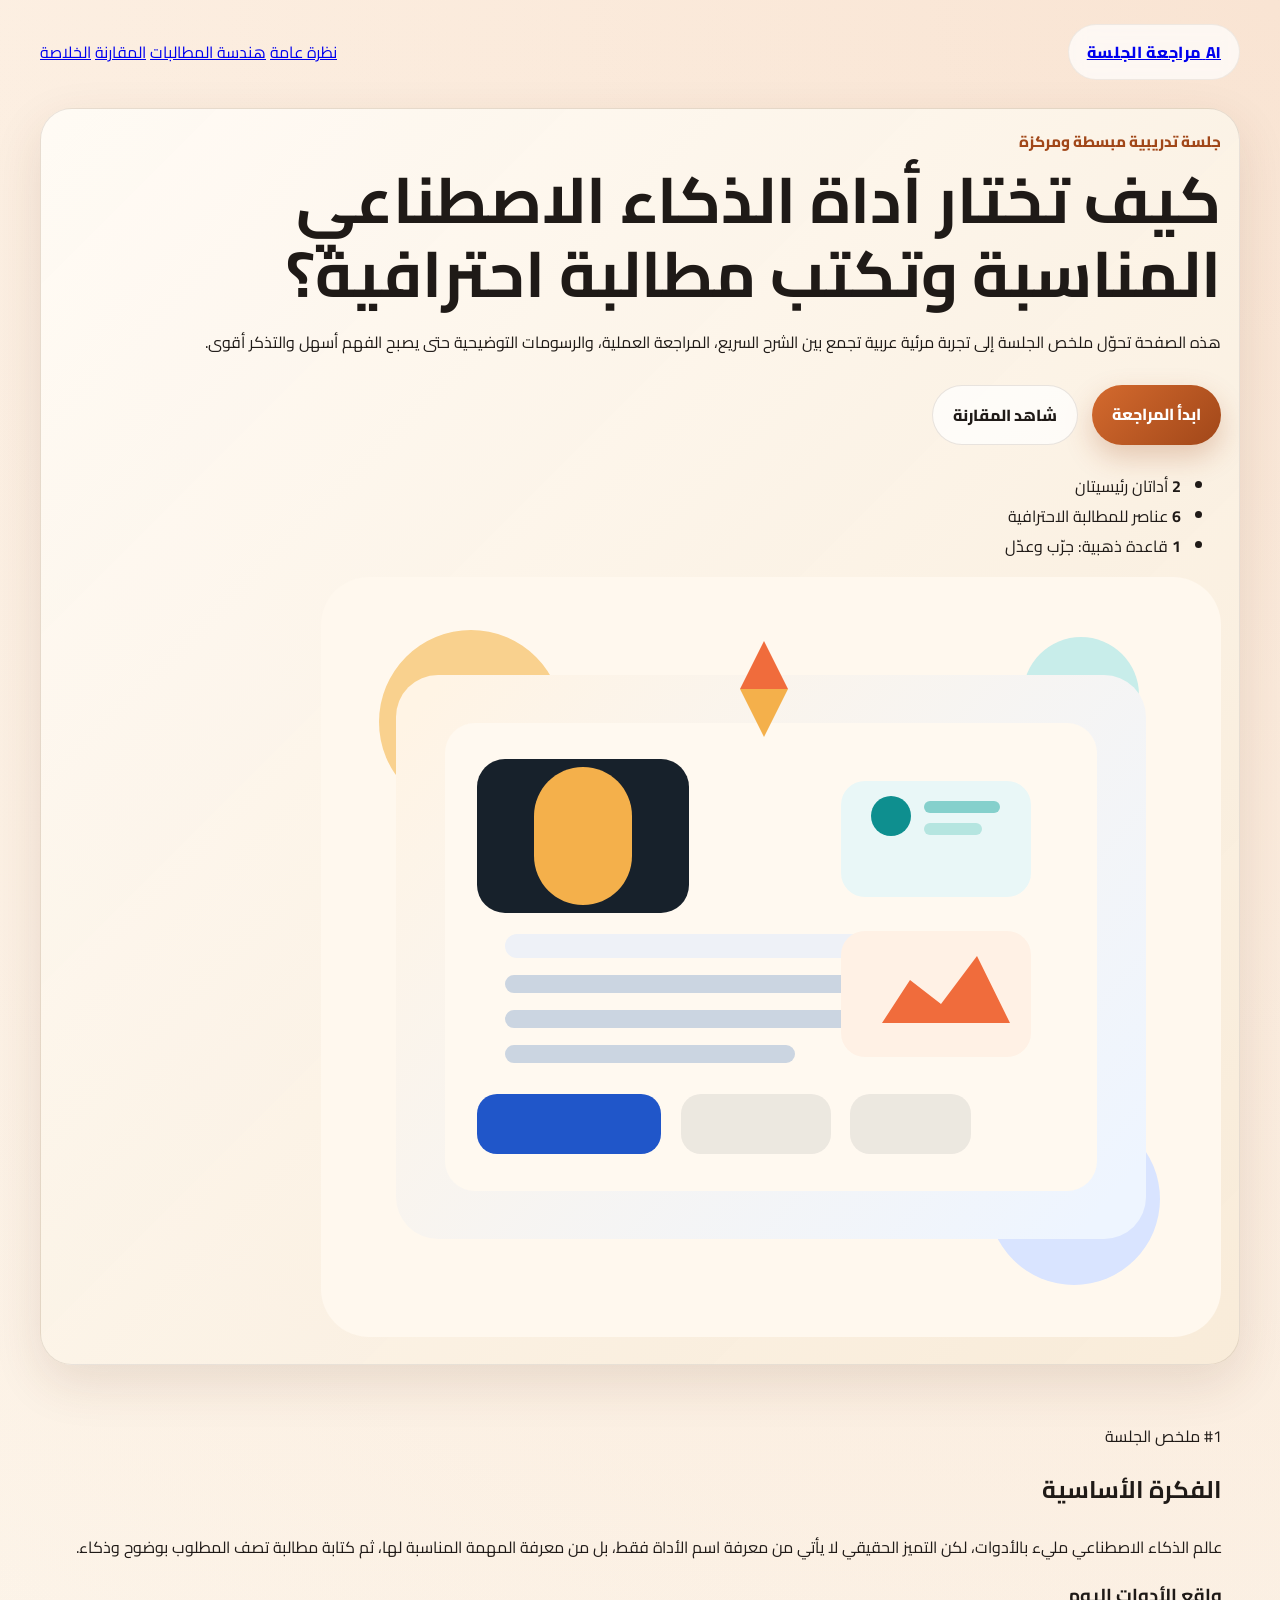
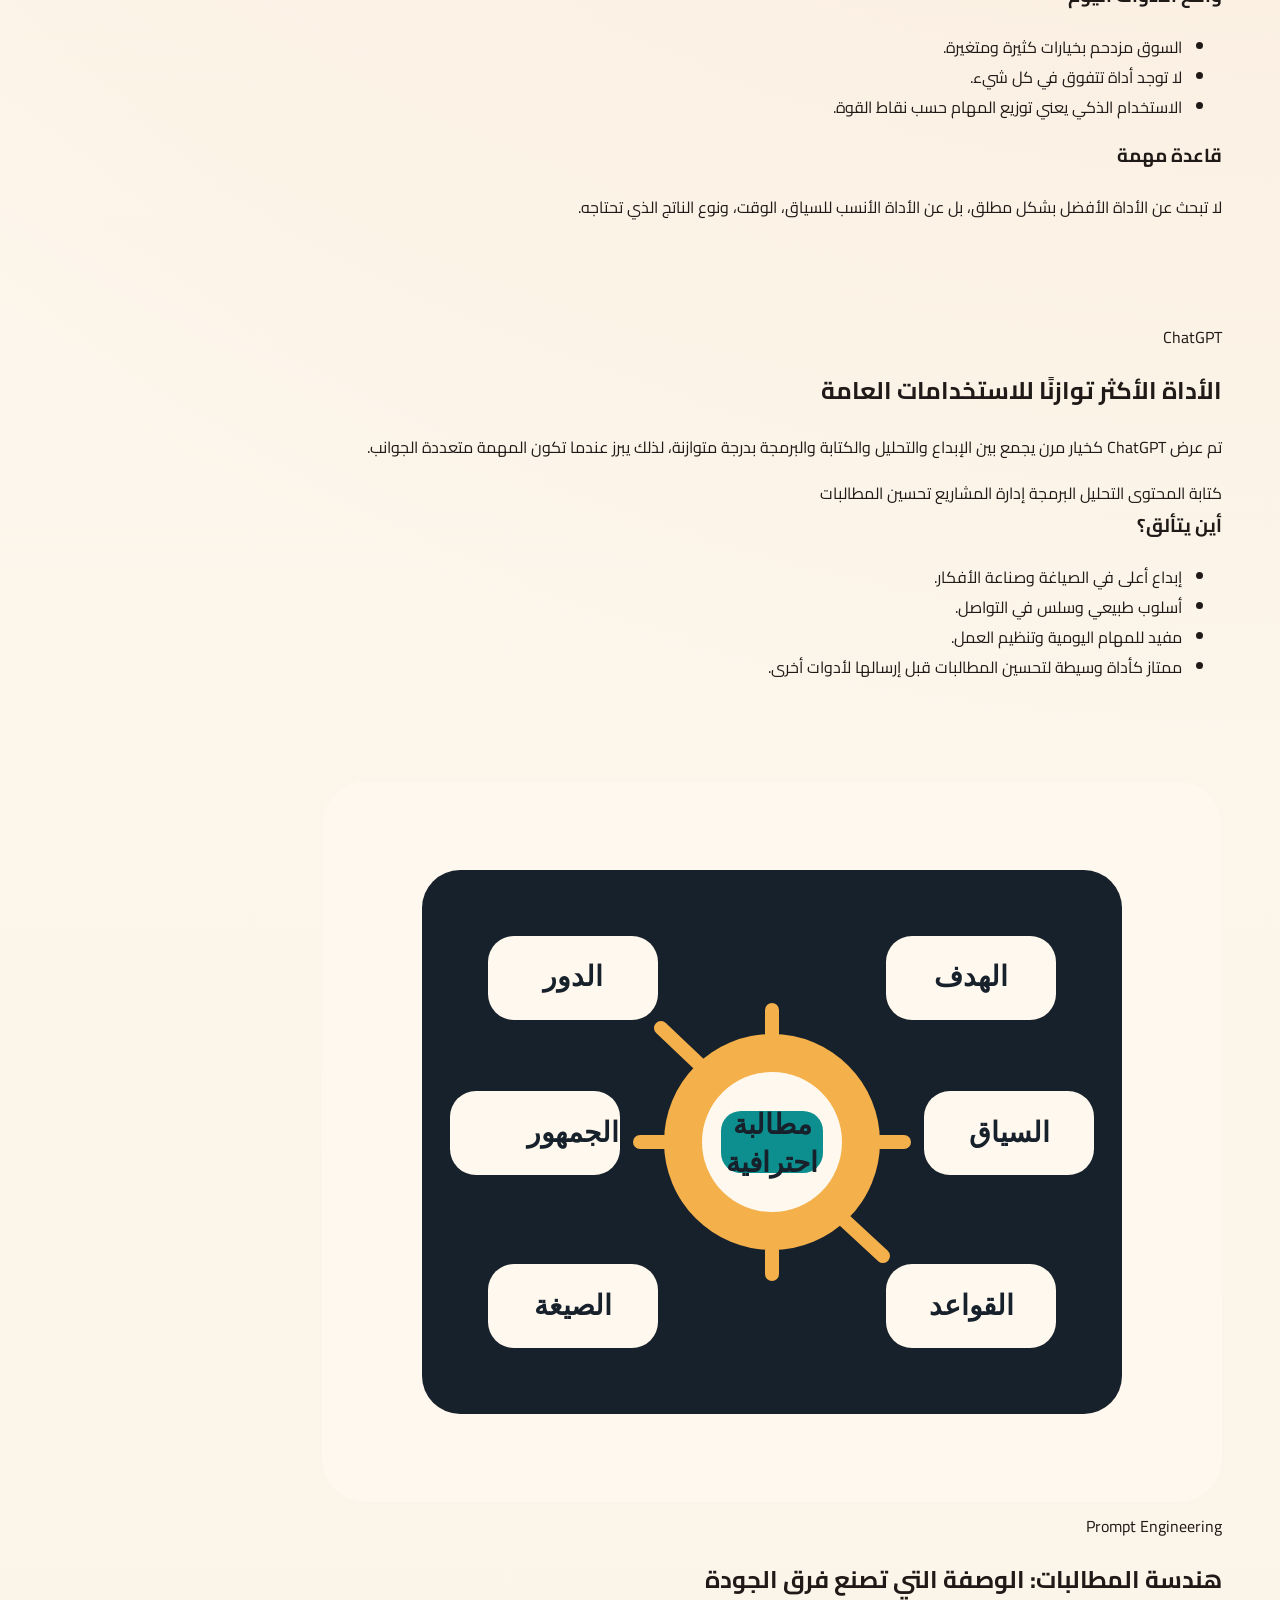
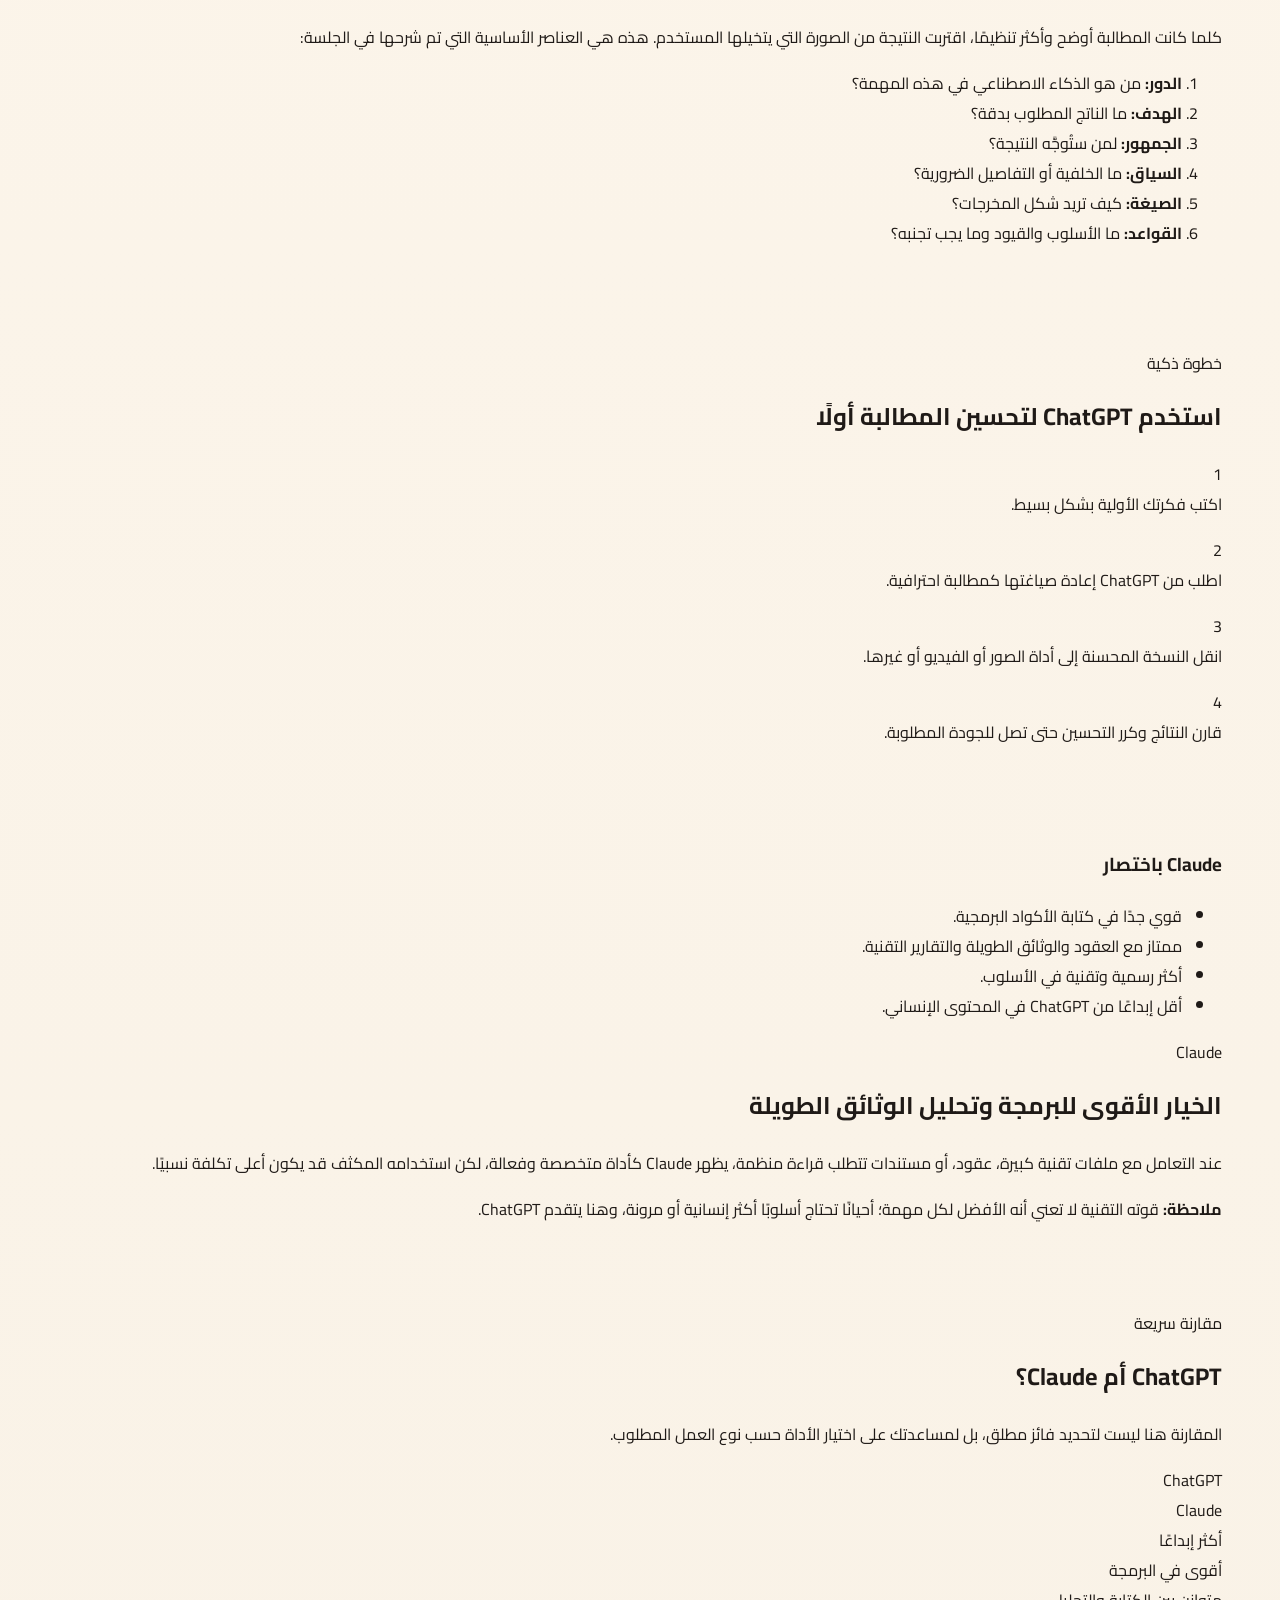
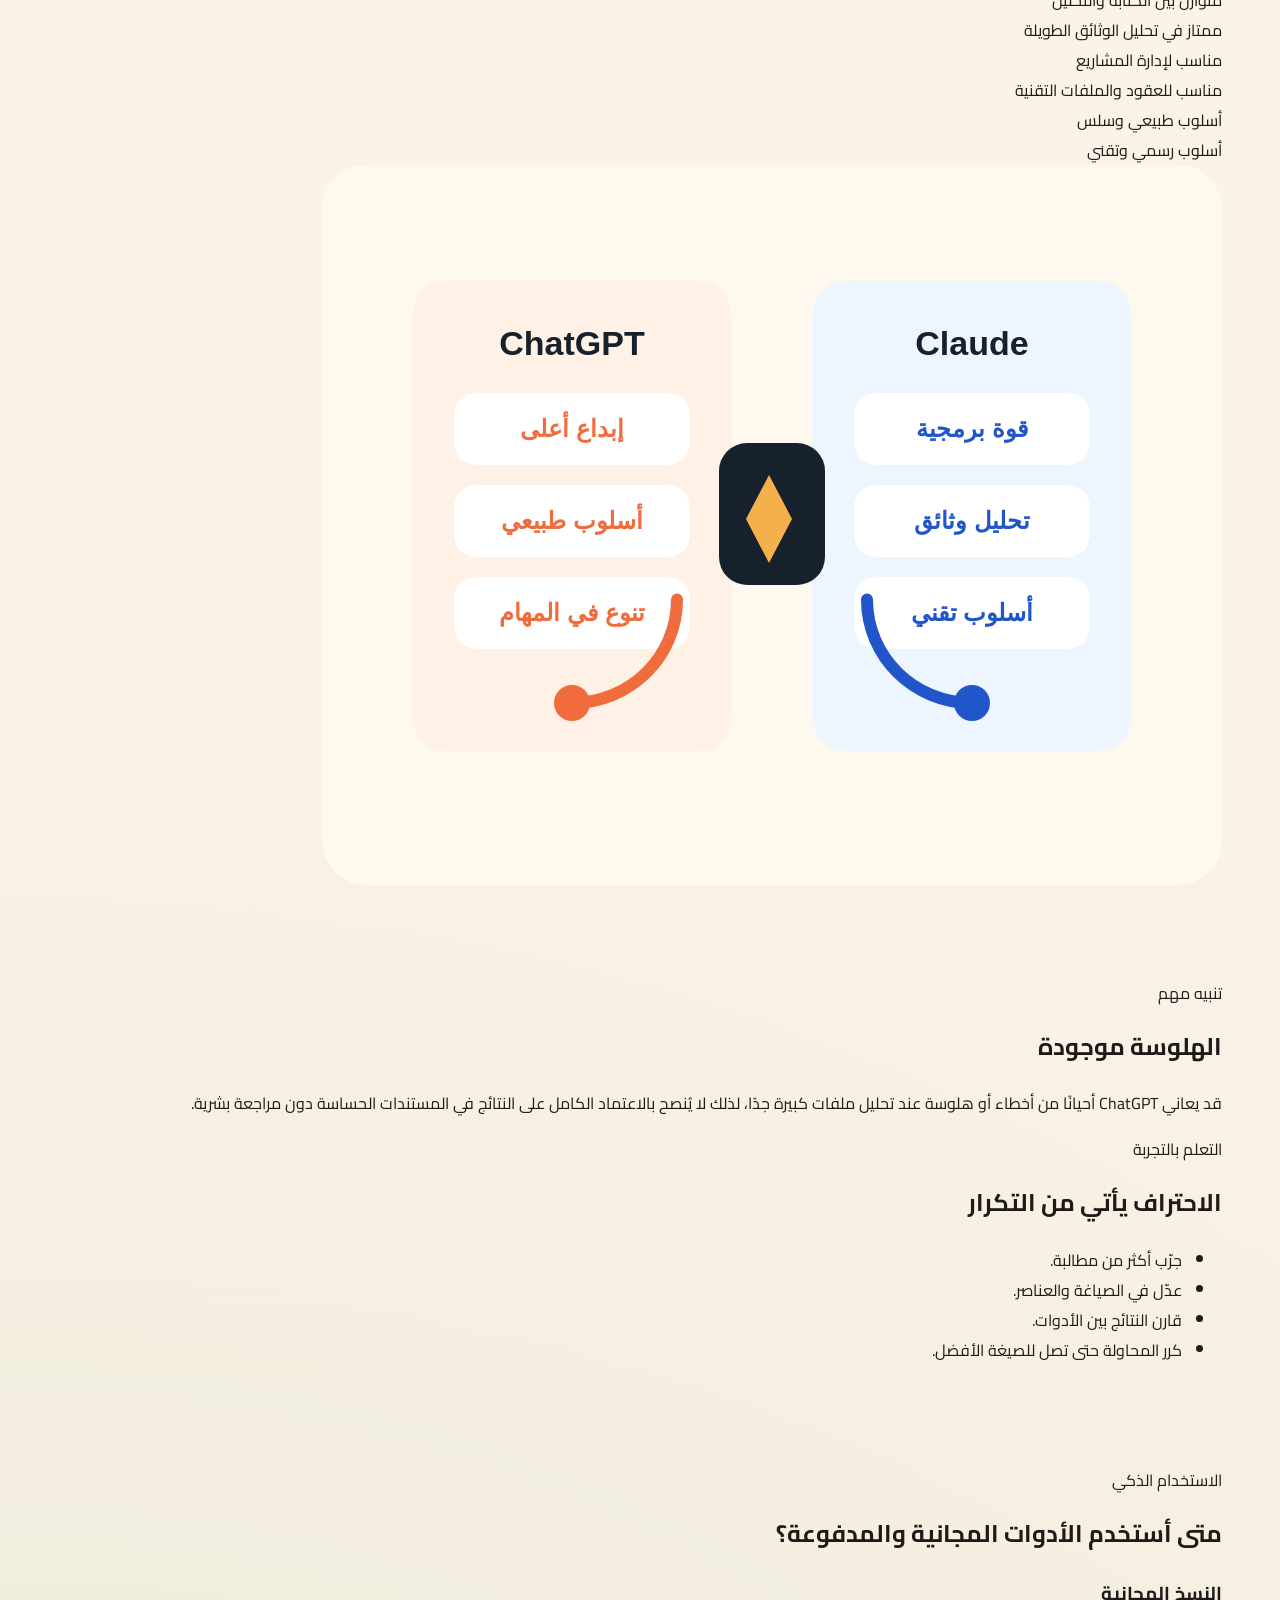
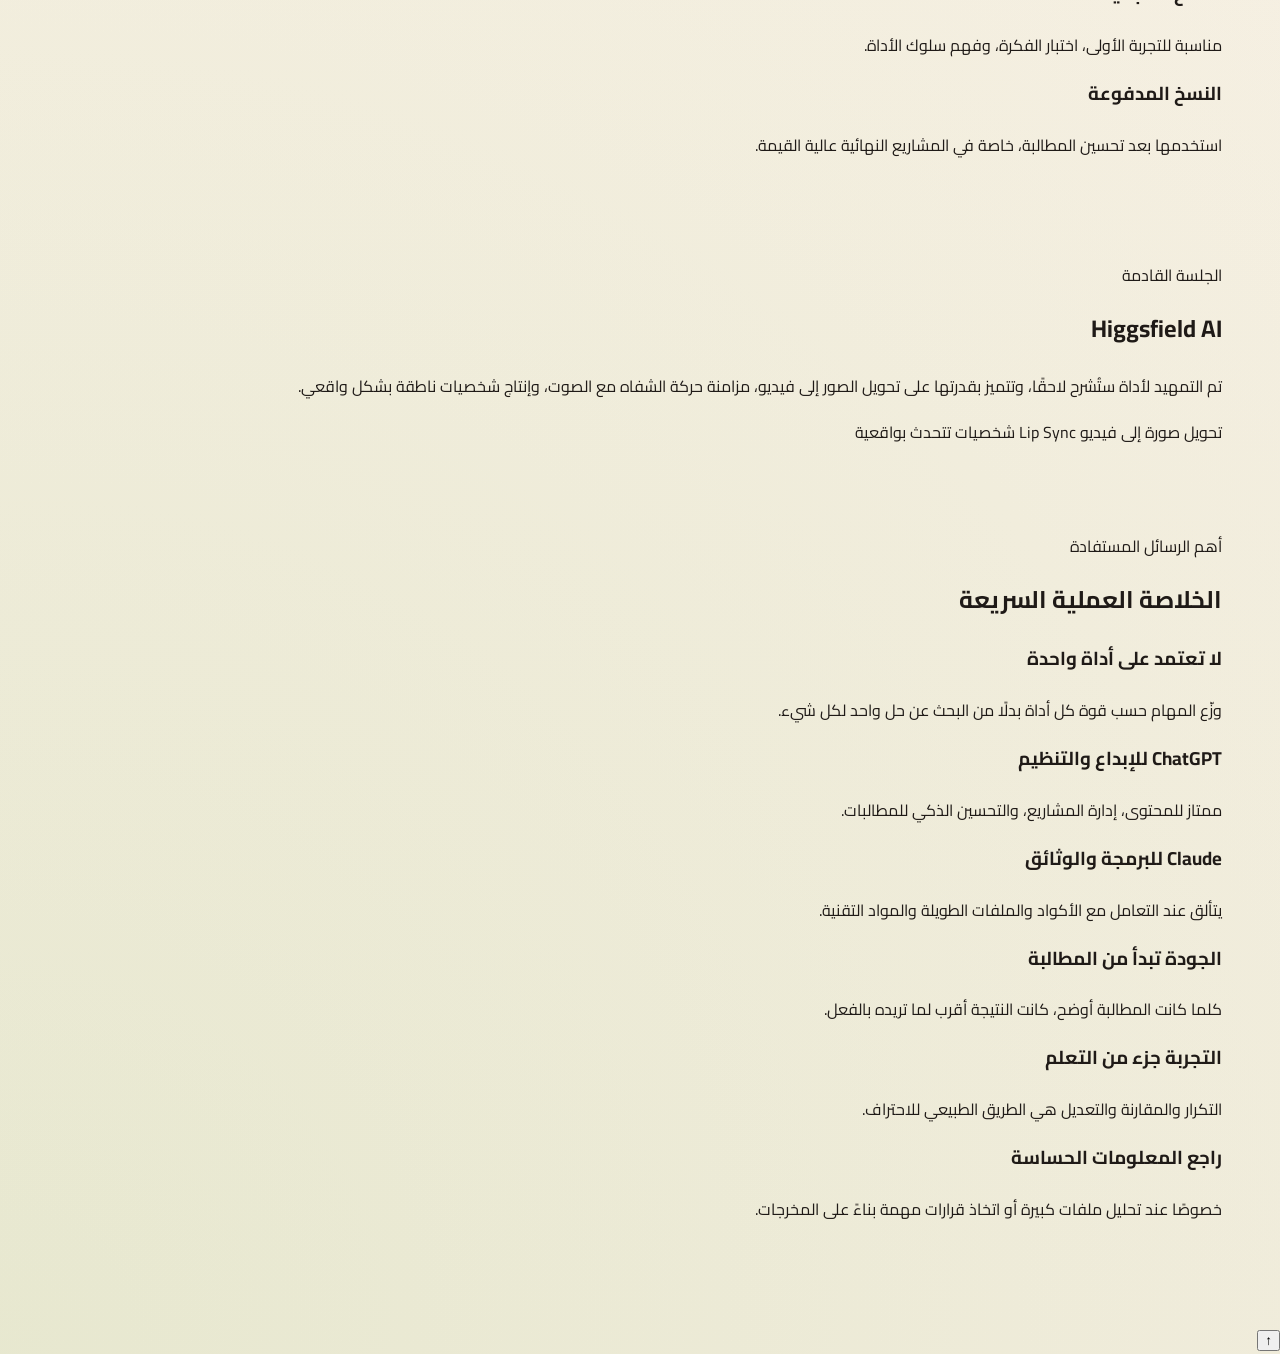
==== commit aa047ee1: "Restore previous session review page" ====
--- a/index.html
+++ b/index.html
@@ -1,358 +1,325 @@
 <!DOCTYPE html>
 <html lang="ar" dir="rtl">
-<head>
-  <meta charset="UTF-8">
-  <meta name="viewport" content="width=device-width, initial-scale=1.0">
-  <title>مقارنة أدوات الذكاء الاصطناعي</title>
-  <link rel="preconnect" href="https://fonts.googleapis.com">
-  <link rel="preconnect" href="https://fonts.gstatic.com" crossorigin>
-  <link href="https://fonts.googleapis.com/css2?family=Cairo:wght@400;600;700;800&display=swap" rel="stylesheet">
-  <link rel="stylesheet" href="styles.css">
-</head>
-<body>
-  <div class="page-shell">
-    <header class="hero">
-      <nav class="topbar">
-        <div class="brand">AI Tools Hub</div>
-        <a class="doc-note" href="#document-summary">محتوى الملف المرفق</a>
-      </nav>
-
-      <div class="hero-grid">
-        <section class="hero-copy">
-          <p class="eyebrow">دليل سريع وواضح</p>
-          <h1>موقع مقارن لأدوات الذكاء الاصطناعي المختلفة</h1>
-          <p class="lead">
-            هذا الموقع مبني اعتماداً على الملف المرفق <strong>"مقارنة بين ادوات الذكاء الاصطناعي المختلفة"</strong>،
-            ويعرض أهم الأدوات المذكورة فيه مع نقاط القوة والضعف وأفضل الاستخدامات لكل أداة.
-          </p>
-
-          <div class="hero-actions">
-            <a class="button primary" href="#tools">استعرض الأدوات</a>
-            <a class="button secondary" href="#comparison">شاهد المقارنة</a>
-          </div>
-
-          <div class="mini-stats">
-            <article>
-              <strong>9</strong>
-              <span>أدوات مذكورة</span>
-            </article>
-            <article>
-              <strong>بحث مباشر</strong>
-              <span>حسب الاسم أو الاستخدام</span>
-            </article>
-            <article>
-              <strong>ملخّص جاهز</strong>
-              <span>مأخوذ من المستند</span>
-            </article>
-          </div>
-        </section>
-
-        <aside class="hero-panel">
-          <div class="panel-card">
-            <p class="panel-label">أفضل توصيات الملف</p>
-            <ul>
-              <li><strong>ChatGPT</strong> الأفضل كحل شامل</li>
-              <li><strong>Claude</strong> مميز للكتابة والوثائق الطويلة</li>
-              <li><strong>Perplexity</strong> الأقوى في البحث والمراجع</li>
-              <li><strong>Gemini</strong> مناسب لمن يعمل داخل Google Workspace</li>
-            </ul>
-          </div>
-        </aside>
-      </div>
-    </header>
-
-    <main>
-      <section class="search-section" id="tools">
-        <div class="section-heading">
-          <p class="eyebrow">اكتشف بسرعة</p>
-          <h2>ابحث عن الأداة المناسبة لك</h2>
-          <p>اكتب اسم الأداة أو نوع الاستخدام مثل: برمجة، بحث، كتابة، ملفات، أخبار.</p>
-        </div>
-
-        <div class="search-box">
-          <input id="toolSearch" type="search" placeholder="ابحث هنا عن الأداة أو الاستخدام المناسب...">
-          <span id="resultsCount">9 أدوات ظاهرة</span>
-        </div>
-
-        <div class="cards-grid" id="toolsGrid">
-          <article class="tool-card" data-name="ChatGPT" data-tags="كتابة برمجة تحليل مشاريع محتوى ابداع بحث يومي">
-            <div class="card-top">
-              <h3>ChatGPT</h3>
-              <span class="badge best">أفضل AI شامل</span>
-            </div>
-            <p class="summary">أفضل توازن عام بين الكتابة والبرمجة والتحليل مع أقوى نظام أدوات وتجربة استخدام قوية.</p>
-            <div class="list-block">
-              <h4>نقاط القوة</h4>
-              <ul>
-                <li>أفضل توازن بين الكتابة والبرمجة والتحليل</li>
-                <li>أقوى نظام أدوات: ملفات، صور، بحث، وكلاء AI</li>
-                <li>ممتاز للعصف الذهني والتخطيط والقدرة الإبداعية</li>
-              </ul>
-            </div>
-            <div class="list-block">
-              <h4>نقاط الضعف</h4>
-              <ul>
-                <li>أحياناً يصبح واثقاً أكثر من اللازم</li>
-                <li>ليس دائماً الأفضل في البرمجة الخالصة</li>
-                <li>البحث بالمراجع أقل دقة من Perplexity</li>
-              </ul>
-            </div>
-            <p class="use-case"><strong>استخدمه لـ:</strong> إدارة المشاريع، تحسين المطالبات، كتابة المحتوى، تحليل الأعمال، أغلب المهام اليومية.</p>
-          </article>
-
-          <article class="tool-card" data-name="Claude" data-tags="كتابة عقود وثائق برمجة تقارير روايات pdf">
-            <div class="card-top">
-              <h3>Claude</h3>
-              <span class="badge writers">للكتاب والمبرمجين</span>
-            </div>
-            <p class="summary">مميز في الكتابة الطبيعية وتحليل الوثائق الطويلة والبرمجة المعقدة مع التزام قوي بالتعليمات الطويلة.</p>
-            <div class="list-block">
-              <h4>نقاط القوة</h4>
-              <ul>
-                <li>أفضل كتابة طبيعية بين الجميع</li>
-                <li>ممتاز في تحليل العقود والوثائق الطويلة</li>
-                <li>قوي جداً في البرمجة المعقدة</li>
-              </ul>
-            </div>
-            <div class="list-block">
-              <h4>نقاط الضعف</h4>
-              <ul>
-                <li>أقل إبداعاً من ChatGPT أحياناً</li>
-                <li>قد يرفض بعض الطلبات أكثر من غيره</li>
-                <li>أدواته أقل تنوعاً</li>
-              </ul>
-            </div>
-            <p class="use-case"><strong>استخدمه لـ:</strong> مراجعة العقود، كتابة التقارير، الروايات، مراجعة الأكواد الكبيرة، تحليل مستندات PDF ضخمة.</p>
-          </article>
-
-          <article class="tool-card" data-name="Gemini" data-tags="gmail docs drive google workspace صور فيديو اجتماعات شركات">
-            <div class="card-top">
-              <h3>Gemini</h3>
-              <span class="badge workspace">Google Workspace</span>
-            </div>
-            <p class="summary">اختيار قوي لمن يعمل داخل منظومة Google بفضل التكامل الممتاز مع Gmail وDocs وDrive.</p>
-            <div class="list-block">
-              <h4>نقاط القوة</h4>
-              <ul>
-                <li>تكامل ممتاز مع Gmail وDocs وDrive</li>
-                <li>نافذة سياق ضخمة جداً</li>
-                <li>قوي في الصور والفيديو والبحث داخل ملفات Google Workspace</li>
-              </ul>
-            </div>
-            <div class="list-block">
-              <h4>نقاط الضعف</h4>
-              <ul>
-                <li>أسلوبه أحياناً رسمي وجاف</li>
-                <li>أقل إبداعاً من ChatGPT</li>
-                <li>إجاباته قد تكون محافظة أكثر</li>
-              </ul>
-            </div>
-            <p class="use-case"><strong>استخدمه لـ:</strong> تحليل ملفات Drive، تلخيص الاجتماعات، العمل داخل Gmail، البحث داخل مستندات الشركات.</p>
-          </article>
-
-          <article class="tool-card" data-name="Perplexity AI" data-tags="بحث مراجع مصادر معلومات طلاب باحثين سوق منافسين">
-            <div class="card-top">
-              <h3>Perplexity AI</h3>
-              <span class="badge research">ملك البحث</span>
-            </div>
-            <p class="summary">الأداة الأقوى في الوصول للمعلومات الحديثة مع ذكر المصادر تلقائياً ودعم ممتاز للبحث والتحقق.</p>
-            <div class="list-block">
-              <h4>نقاط القوة</h4>
-              <ul>
-                <li>ممتاز في البحث والمراجع</li>
-                <li>يذكر المصادر تلقائياً</li>
-                <li>سريع في الوصول للمعلومات الحديثة</li>
-              </ul>
-            </div>
-            <div class="list-block">
-              <h4>نقاط الضعف</h4>
-              <ul>
-                <li>ليس الأفضل في الإبداع</li>
-                <li>كتابة المحتوى أقل جودة من Claude وChatGPT</li>
-              </ul>
-            </div>
-            <p class="use-case"><strong>استخدمه لـ:</strong> أبحاث السوق، جمع المصادر، التحقق من المعلومات، تحليل المنافسين.</p>
-          </article>
-
-          <article class="tool-card" data-name="Kimi" data-tags="ملفات ضخمة كتب ابحاث وثائق مشاريع صفحات كثيرة">
-            <div class="card-top">
-              <h3>Kimi</h3>
-              <span class="badge giant">مستندات ضخمة</span>
-            </div>
-            <p class="summary">سلاح قوي عند التعامل مع كميات هائلة من الصفحات والوثائق والأبحاث الطويلة.</p>
-            <div class="list-block">
-              <h4>نقاط القوة</h4>
-              <ul>
-                <li>قراءة ملفات ضخمة جداً</li>
-                <li>نافذة سياق عملاقة</li>
-                <li>جيد في تلخيص الكتب والأبحاث</li>
-              </ul>
-            </div>
-            <div class="list-block">
-              <h4>نقاط الضعف</h4>
-              <ul>
-                <li>أقل شهرة وانتشاراً</li>
-                <li>أدواته ما زالت أقل نضجاً</li>
-              </ul>
-            </div>
-            <p class="use-case"><strong>استخدمه لـ:</strong> تحليل آلاف الصفحات، قراءة وثائق المشاريع، مراجعة أبحاث كبيرة.</p>
-          </article>
-
-          <article class="tool-card" data-name="Grok" data-tags="اخبار ترند x سوشال ميديا محتوى سريع احداث جارية">
-            <div class="card-top">
-              <h3>Grok</h3>
-              <span class="badge trends">للأخبار والترند</span>
-            </div>
-            <p class="summary">مناسب لمتابعة الأحداث الجارية وتحليل الترندات والمحتوى السريع بفضل ارتباطه بمحتوى X.</p>
-            <div class="list-block">
-              <h4>نقاط القوة</h4>
-              <ul>
-                <li>متصل مباشرة بمحتوى X</li>
-                <li>ممتاز للأحداث الجارية والترندات</li>
-                <li>إجاباته أقل رسمية ومحادثته سريعة</li>
-              </ul>
-            </div>
-            <div class="list-block">
-              <h4>نقاط الضعف</h4>
-              <ul>
-                <li>دقته متذبذبة أحياناً</li>
-                <li>ليس الأفضل للوثائق الطويلة</li>
-                <li>نتائج متباينة في بعض تقييمات السلامة والدقة</li>
-              </ul>
-            </div>
-            <p class="use-case"><strong>استخدمه لـ:</strong> متابعة الأخبار، تحليل الترند، السوشال ميديا، المحتوى السريع.</p>
-          </article>
-
-          <article class="tool-card" data-name="DeepSeek" data-tags="برمجة تعلم مشاريع شخصية سعر منخفض استدلال">
-            <div class="card-top">
-              <h3>DeepSeek</h3>
-              <span class="badge value">قيمة مقابل السعر</span>
-            </div>
-            <p class="summary">خيار اقتصادي قوي للبرمجة والتعلم والمشاريع الشخصية مع استدلال جيد جداً.</p>
-            <div class="list-block">
-              <h4>نقاط القوة</h4>
-              <ul>
-                <li>قيمة مذهلة مقابل السعر</li>
-                <li>قوي في البرمجة</li>
-                <li>استدلال جيد جداً وتكلفة منخفضة</li>
-              </ul>
-            </div>
-            <div class="list-block">
-              <h4>نقاط الضعف</h4>
-              <ul>
-                <li>أدوات أقل</li>
-                <li>بعض القيود السياسية</li>
-                <li>تجربة المستخدم أقل نضجاً</li>
-              </ul>
-            </div>
-            <p class="use-case"><strong>استخدمه لـ:</strong> البرمجة، التعلم، المشاريع الشخصية.</p>
-          </article>
-
-          <article class="tool-card" data-name="Microsoft Copilot" data-tags="word excel powerpoint outlook شركات microsoft 365 تقارير">
-            <div class="card-top">
-              <h3>Microsoft Copilot</h3>
-              <span class="badge enterprise">للشركات</span>
-            </div>
-            <p class="summary">أفضل عندما تكون بيئة العمل الأساسية هي Microsoft 365 وخاصة Word وExcel وPowerPoint وOutlook.</p>
-            <div class="list-block">
-              <h4>نقاط القوة</h4>
-              <ul>
-                <li>موجود داخل Word وExcel وPowerPoint</li>
-                <li>ممتاز للشركات</li>
-                <li>تكامل Microsoft 365 قوي جداً</li>
-              </ul>
-            </div>
-            <div class="list-block">
-              <h4>نقاط الضعف</h4>
-              <ul>
-                <li>أقل مرونة من ChatGPT</li>
-                <li>أفضلية واضحة فقط لمستخدمي Microsoft</li>
-              </ul>
-            </div>
-            <p class="use-case"><strong>استخدمه لـ:</strong> الشركات، التقارير، Excel، Outlook.</p>
-          </article>
-
-          <article class="tool-card" data-name="Qwen" data-tags="برمجة لغات متعددة نماذج مفتوحة الصين الاردن">
-            <div class="card-top">
-              <h3>Qwen</h3>
-              <span class="badge code">متعدد اللغات</span>
-            </div>
-            <p class="summary">أداة قوية في البرمجة واللغات المتعددة مع نماذج مفتوحة قوية، لكن انتشارها العالمي أقل.</p>
-            <div class="list-block">
-              <h4>نقاط القوة</h4>
-              <ul>
-                <li>قوي جداً في البرمجة</li>
-                <li>ممتاز للغات متعددة</li>
-                <li>نماذج مفتوحة قوية</li>
-              </ul>
-            </div>
-            <div class="list-block">
-              <h4>نقاط الضعف</h4>
-              <ul>
-                <li>انتشار عالمي أقل</li>
-                <li>بعض القيود المرتبطة بالسوق الصيني</li>
-                <li>مغلق في الأردن حالياً بحسب المستند</li>
-              </ul>
-            </div>
-            <p class="use-case"><strong>ملاحظة من المستند:</strong> ذُكر أنه مغلق في الأردن حالياً (عام 2026).</p>
-          </article>
-        </div>
-      </section>
-
-      <section class="comparison-section" id="comparison">
-        <div class="section-heading">
-          <p class="eyebrow">مقارنة سريعة</p>
-          <h2>أي أداة تناسب أي نوع من العمل؟</h2>
-        </div>
-
-        <div class="comparison-table-wrap">
-          <table class="comparison-table">
-            <thead>
-              <tr>
-                <th>الأداة</th>
-                <th>الأفضل فيها</th>
-                <th>مناسبة لـ</th>
-              </tr>
-            </thead>
-            <tbody>
-              <tr><td>ChatGPT</td><td>التوازن العام والإبداع والأدوات</td><td>المهام اليومية، التخطيط، المحتوى، الأعمال</td></tr>
-              <tr><td>Claude</td><td>الكتابة الطبيعية والوثائق الطويلة</td><td>العقود، التقارير، الأكواد الكبيرة</td></tr>
-              <tr><td>Gemini</td><td>التكامل مع Google Workspace</td><td>Gmail، Drive، Docs، الاجتماعات</td></tr>
-              <tr><td>Perplexity</td><td>البحث والمراجع</td><td>الطلاب، الباحثون، أبحاث السوق</td></tr>
-              <tr><td>Kimi</td><td>قراءة ملفات ضخمة</td><td>الكتب، الأبحاث، وثائق المشاريع</td></tr>
-              <tr><td>Grok</td><td>الأخبار والترندات</td><td>السوشال ميديا، الأحداث الجارية</td></tr>
-              <tr><td>DeepSeek</td><td>السعر مقابل الأداء</td><td>البرمجة، التعلم، المشاريع الشخصية</td></tr>
-              <tr><td>Microsoft Copilot</td><td>بيئة Microsoft 365</td><td>الشركات، Excel، Outlook</td></tr>
-              <tr><td>Qwen</td><td>البرمجة وتعدد اللغات</td><td>المطورون ومتعددو اللغات</td></tr>
-            </tbody>
-          </table>
-        </div>
-      </section>
-
-      <section class="document-section" id="document-summary">
-        <div class="section-heading">
-          <p class="eyebrow">ملخص المستند</p>
-          <h2>ماذا يحتوي الملف المرفق؟</h2>
-        </div>
-
-        <div class="doc-grid">
-          <article class="doc-card">
-            <h3>الأدوات المذكورة</h3>
-            <p>ChatGPT، Claude، Gemini، Perplexity AI، Kimi، Grok، DeepSeek، Microsoft Copilot، Qwen.</p>
-          </article>
-          <article class="doc-card">
-            <h3>نوع المعلومات</h3>
-            <p>لكل أداة: نقاط القوة، نقاط الضعف، وأفضل الاستخدامات العملية.</p>
-          </article>
-          <article class="doc-card">
-            <h3>الخلاصة العامة</h3>
-            <p>المستند يوضح أن كل أداة تتميز في مجال معين، مع اعتبار ChatGPT الأفضل كخيار شامل، وPerplexity الأفضل للبحث، وClaude للكتابة الطبيعية والوثائق.</p>
-          </article>
-        </div>
-      </section>
-    </main>
-  </div>
-
-  <script src="script.js"></script>
-</body>
+  <head>
+    <meta charset="UTF-8" />
+    <meta name="viewport" content="width=device-width, initial-scale=1.0" />
+    <title>مراجعة الجلسة | أدوات الذكاء الاصطناعي وهندسة المطالبات</title>
+    <meta
+      name="description"
+      content="صفحة عربية تعليمية تشرح أهم أدوات الذكاء الاصطناعي الحالية، مقارنة بين ChatGPT وClaude، وأساسيات هندسة المطالبات."
+    />
+    <link rel="preconnect" href="https://fonts.googleapis.com" />
+    <link rel="preconnect" href="https://fonts.gstatic.com" crossorigin />
+    <link
+      href="https://fonts.googleapis.com/css2?family=Cairo:wght@400;600;700;800&family=IBM+Plex+Sans+Arabic:wght@400;500;700&display=swap"
+      rel="stylesheet"
+    />
+    <link rel="stylesheet" href="styles.css" />
+  </head>
+  <body>
+    <div class="page-shell">
+      <header class="topbar">
+        <a class="brand" href="#hero">
+          <span class="brand-mark">AI</span>
+          <span>مراجعة الجلسة</span>
+        </a>
+        <nav class="topnav">
+          <a href="#overview">نظرة عامة</a>
+          <a href="#prompt">هندسة المطالبات</a>
+          <a href="#comparison">المقارنة</a>
+          <a href="#takeaways">الخلاصة</a>
+        </nav>
+      </header>
+
+      <main>
+        <section class="hero section" id="hero">
+          <div class="hero-copy reveal">
+            <p class="eyebrow">جلسة تدريبية مبسطة ومركزة</p>
+            <h1>كيف تختار أداة الذكاء الاصطناعي المناسبة وتكتب مطالبة احترافية؟</h1>
+            <p class="hero-text">
+              هذه الصفحة تحوّل ملخص الجلسة إلى تجربة مرئية عربية تجمع بين
+              الشرح السريع، المراجعة العملية، والرسومات التوضيحية حتى يصبح
+              الفهم أسهل والتذكر أقوى.
+            </p>
+            <div class="hero-actions">
+              <a class="button primary" href="#overview">ابدأ المراجعة</a>
+              <a class="button secondary" href="#comparison">شاهد المقارنة</a>
+            </div>
+            <ul class="quick-stats">
+              <li>
+                <strong>2</strong>
+                <span>أداتان رئيسيتان</span>
+              </li>
+              <li>
+                <strong>6</strong>
+                <span>عناصر للمطالبة الاحترافية</span>
+              </li>
+              <li>
+                <strong>1</strong>
+                <span>قاعدة ذهبية: جرّب وعدّل</span>
+              </li>
+            </ul>
+          </div>
+          <div class="hero-visual reveal">
+            <img src="assets/hero-ai.svg" alt="رسم توضيحي لأدوات الذكاء الاصطناعي" />
+          </div>
+        </section>
+
+        <section class="overview-grid section" id="overview">
+          <article class="panel intro-card reveal">
+            <p class="section-tag">#1 ملخص الجلسة</p>
+            <h2>الفكرة الأساسية</h2>
+            <p>
+              عالم الذكاء الاصطناعي مليء بالأدوات، لكن التميز الحقيقي لا يأتي من
+              معرفة اسم الأداة فقط، بل من معرفة المهمة المناسبة لها، ثم كتابة
+              مطالبة تصف المطلوب بوضوح وذكاء.
+            </p>
+          </article>
+
+          <article class="panel reveal">
+            <h3>واقع الأدوات اليوم</h3>
+            <ul class="check-list">
+              <li>السوق مزدحم بخيارات كثيرة ومتغيرة.</li>
+              <li>لا توجد أداة تتفوق في كل شيء.</li>
+              <li>الاستخدام الذكي يعني توزيع المهام حسب نقاط القوة.</li>
+            </ul>
+          </article>
+
+          <article class="panel highlight reveal">
+            <h3>قاعدة مهمة</h3>
+            <p>
+              لا تبحث عن الأداة الأفضل بشكل مطلق، بل عن الأداة الأنسب للسياق،
+              الوقت، ونوع الناتج الذي تحتاجه.
+            </p>
+          </article>
+        </section>
+
+        <section class="section split-section" id="chatgpt">
+          <div class="section-copy reveal">
+            <p class="section-tag">ChatGPT</p>
+            <h2>الأداة الأكثر توازنًا للاستخدامات العامة</h2>
+            <p>
+              تم عرض ChatGPT كخيار مرن يجمع بين الإبداع والتحليل والكتابة
+              والبرمجة بدرجة متوازنة، لذلك يبرز عندما تكون المهمة متعددة
+              الجوانب.
+            </p>
+            <div class="pill-row">
+              <span class="pill">كتابة المحتوى</span>
+              <span class="pill">التحليل</span>
+              <span class="pill">البرمجة</span>
+              <span class="pill">إدارة المشاريع</span>
+              <span class="pill">تحسين المطالبات</span>
+            </div>
+          </div>
+          <div class="feature-card reveal">
+            <h3>أين يتألق؟</h3>
+            <ul class="check-list">
+              <li>إبداع أعلى في الصياغة وصناعة الأفكار.</li>
+              <li>أسلوب طبيعي وسلس في التواصل.</li>
+              <li>مفيد للمهام اليومية وتنظيم العمل.</li>
+              <li>ممتاز كأداة وسيطة لتحسين المطالبات قبل إرسالها لأدوات أخرى.</li>
+            </ul>
+          </div>
+        </section>
+
+        <section class="section prompt-section" id="prompt">
+          <div class="prompt-visual reveal">
+            <img
+              src="assets/prompt-architecture.svg"
+              alt="رسم يشرح عناصر كتابة المطالبة الاحترافية"
+            />
+          </div>
+          <div class="prompt-copy reveal">
+            <p class="section-tag">Prompt Engineering</p>
+            <h2>هندسة المطالبات: الوصفة التي تصنع فرق الجودة</h2>
+            <p>
+              كلما كانت المطالبة أوضح وأكثر تنظيمًا، اقتربت النتيجة من الصورة
+              التي يتخيلها المستخدم. هذه هي العناصر الأساسية التي تم شرحها في
+              الجلسة:
+            </p>
+            <ol class="steps">
+              <li><strong>الدور:</strong> من هو الذكاء الاصطناعي في هذه المهمة؟</li>
+              <li><strong>الهدف:</strong> ما الناتج المطلوب بدقة؟</li>
+              <li><strong>الجمهور:</strong> لمن ستُوجَّه النتيجة؟</li>
+              <li><strong>السياق:</strong> ما الخلفية أو التفاصيل الضرورية؟</li>
+              <li><strong>الصيغة:</strong> كيف تريد شكل المخرجات؟</li>
+              <li><strong>القواعد:</strong> ما الأسلوب والقيود وما يجب تجنبه؟</li>
+            </ol>
+          </div>
+        </section>
+
+        <section class="section panel workflow reveal">
+          <div class="workflow-header">
+            <p class="section-tag">خطوة ذكية</p>
+            <h2>استخدم ChatGPT لتحسين المطالبة أولًا</h2>
+          </div>
+          <div class="workflow-track">
+            <div class="workflow-step">
+              <span>1</span>
+              <p>اكتب فكرتك الأولية بشكل بسيط.</p>
+            </div>
+            <div class="workflow-step">
+              <span>2</span>
+              <p>اطلب من ChatGPT إعادة صياغتها كمطالبة احترافية.</p>
+            </div>
+            <div class="workflow-step">
+              <span>3</span>
+              <p>انقل النسخة المحسنة إلى أداة الصور أو الفيديو أو غيرها.</p>
+            </div>
+            <div class="workflow-step">
+              <span>4</span>
+              <p>قارن النتائج وكرر التحسين حتى تصل للجودة المطلوبة.</p>
+            </div>
+          </div>
+        </section>
+
+        <section class="section split-section alt" id="claude">
+          <div class="feature-card reveal">
+            <h3>Claude باختصار</h3>
+            <ul class="check-list">
+              <li>قوي جدًا في كتابة الأكواد البرمجية.</li>
+              <li>ممتاز مع العقود والوثائق الطويلة والتقارير التقنية.</li>
+              <li>أكثر رسمية وتقنية في الأسلوب.</li>
+              <li>أقل إبداعًا من ChatGPT في المحتوى الإنساني.</li>
+            </ul>
+          </div>
+          <div class="section-copy reveal">
+            <p class="section-tag">Claude</p>
+            <h2>الخيار الأقوى للبرمجة وتحليل الوثائق الطويلة</h2>
+            <p>
+              عند التعامل مع ملفات تقنية كبيرة، عقود، أو مستندات تتطلب قراءة
+              منظمة، يظهر Claude كأداة متخصصة وفعالة، لكن استخدامه المكثف قد
+              يكون أعلى تكلفة نسبيًا.
+            </p>
+            <div class="note-box">
+              <strong>ملاحظة:</strong>
+              قوته التقنية لا تعني أنه الأفضل لكل مهمة؛ أحيانًا تحتاج أسلوبًا
+              أكثر إنسانية أو مرونة، وهنا يتقدم ChatGPT.
+            </div>
+          </div>
+        </section>
+
+        <section class="section comparison-section" id="comparison">
+          <div class="comparison-copy reveal">
+            <p class="section-tag">مقارنة سريعة</p>
+            <h2>ChatGPT أم Claude؟</h2>
+            <p>
+              المقارنة هنا ليست لتحديد فائز مطلق، بل لمساعدتك على اختيار الأداة
+              حسب نوع العمل المطلوب.
+            </p>
+            <div class="comparison-table">
+              <div class="table-head">ChatGPT</div>
+              <div class="table-head">Claude</div>
+              <div>أكثر إبداعًا</div>
+              <div>أقوى في البرمجة</div>
+              <div>متوازن بين الكتابة والتحليل</div>
+              <div>ممتاز في تحليل الوثائق الطويلة</div>
+              <div>مناسب لإدارة المشاريع</div>
+              <div>مناسب للعقود والملفات التقنية</div>
+              <div>أسلوب طبيعي وسلس</div>
+              <div>أسلوب رسمي وتقني</div>
+            </div>
+          </div>
+          <div class="comparison-visual reveal">
+            <img
+              src="assets/tools-comparison.svg"
+              alt="رسم توضيحي للمقارنة بين ChatGPT وClaude"
+            />
+          </div>
+        </section>
+
+        <section class="section caution-grid">
+          <article class="panel caution reveal">
+            <p class="section-tag">تنبيه مهم</p>
+            <h2>الهلوسة موجودة</h2>
+            <p>
+              قد يعاني ChatGPT أحيانًا من أخطاء أو هلوسة عند تحليل ملفات كبيرة
+              جدًا، لذلك لا يُنصح بالاعتماد الكامل على النتائج في المستندات
+              الحساسة دون مراجعة بشرية.
+            </p>
+          </article>
+          <article class="panel reveal">
+            <p class="section-tag">التعلم بالتجربة</p>
+            <h2>الاحتراف يأتي من التكرار</h2>
+            <ul class="check-list">
+              <li>جرّب أكثر من مطالبة.</li>
+              <li>عدّل في الصياغة والعناصر.</li>
+              <li>قارن النتائج بين الأدوات.</li>
+              <li>كرر المحاولة حتى تصل للصيغة الأفضل.</li>
+            </ul>
+          </article>
+        </section>
+
+        <section class="section pricing-section panel reveal">
+          <div class="workflow-header">
+            <p class="section-tag">الاستخدام الذكي</p>
+            <h2>متى أستخدم الأدوات المجانية والمدفوعة؟</h2>
+          </div>
+          <div class="dual-cards">
+            <div class="mini-card">
+              <h3>النسخ المجانية</h3>
+              <p>مناسبة للتجربة الأولى، اختبار الفكرة، وفهم سلوك الأداة.</p>
+            </div>
+            <div class="mini-card">
+              <h3>النسخ المدفوعة</h3>
+              <p>استخدمها بعد تحسين المطالبة، خاصة في المشاريع النهائية عالية القيمة.</p>
+            </div>
+          </div>
+        </section>
+
+        <section class="section future-section reveal">
+          <div class="future-copy">
+            <p class="section-tag">الجلسة القادمة</p>
+            <h2>Higgsfield AI</h2>
+            <p>
+              تم التمهيد لأداة ستُشرح لاحقًا، وتتميز بقدرتها على تحويل الصور إلى
+              فيديو، مزامنة حركة الشفاه مع الصوت، وإنتاج شخصيات ناطقة بشكل
+              واقعي.
+            </p>
+          </div>
+          <div class="future-badges">
+            <span>تحويل صورة إلى فيديو</span>
+            <span>Lip Sync</span>
+            <span>شخصيات تتحدث بواقعية</span>
+          </div>
+        </section>
+
+        <section class="section takeaways-section" id="takeaways">
+          <div class="takeaways-header reveal">
+            <p class="section-tag">أهم الرسائل المستفادة</p>
+            <h2>الخلاصة العملية السريعة</h2>
+          </div>
+          <div class="takeaways-grid">
+            <article class="takeaway reveal">
+              <h3>لا تعتمد على أداة واحدة</h3>
+              <p>وزّع المهام حسب قوة كل أداة بدلًا من البحث عن حل واحد لكل شيء.</p>
+            </article>
+            <article class="takeaway reveal">
+              <h3>ChatGPT للإبداع والتنظيم</h3>
+              <p>ممتاز للمحتوى، إدارة المشاريع، والتحسين الذكي للمطالبات.</p>
+            </article>
+            <article class="takeaway reveal">
+              <h3>Claude للبرمجة والوثائق</h3>
+              <p>يتألق عند التعامل مع الأكواد والملفات الطويلة والمواد التقنية.</p>
+            </article>
+            <article class="takeaway reveal">
+              <h3>الجودة تبدأ من المطالبة</h3>
+              <p>كلما كانت المطالبة أوضح، كانت النتيجة أقرب لما تريده بالفعل.</p>
+            </article>
+            <article class="takeaway reveal">
+              <h3>التجربة جزء من التعلم</h3>
+              <p>التكرار والمقارنة والتعديل هي الطريق الطبيعي للاحتراف.</p>
+            </article>
+            <article class="takeaway reveal">
+              <h3>راجع المعلومات الحساسة</h3>
+              <p>خصوصًا عند تحليل ملفات كبيرة أو اتخاذ قرارات مهمة بناءً على المخرجات.</p>
+            </article>
+          </div>
+        </section>
+      </main>
+    </div>
+
+    <button class="back-to-top" type="button" aria-label="العودة إلى الأعلى">↑</button>
+    <script src="script.js"></script>
+  </body>
 </html>
--- a/styles.css
+++ b/styles.css
@@ -1,20 +1,16 @@
 :root {
-  --bg: #f6efe4;
-  --bg-soft: #fffaf3;
-  --panel: rgba(255, 250, 243, 0.78);
-  --panel-strong: #fffaf1;
-  --ink: #17212b;
-  --muted: #5d6975;
-  --line: rgba(23, 33, 43, 0.08);
-  --gold: #f2ad48;
-  --orange: #f06c3c;
-  --teal: #0e8f8f;
-  --blue: #2056c9;
-  --shadow: 0 24px 60px rgba(29, 40, 53, 0.12);
-  --radius-xl: 32px;
-  --radius-lg: 24px;
-  --radius-md: 18px;
-  --container: min(1180px, calc(100% - 32px));
+  --bg: #f6efe3;
+  --bg-strong: #f1e0c7;
+  --surface: rgba(255, 252, 246, 0.88);
+  --surface-strong: #fffaf0;
+  --text: #1f1a17;
+  --muted: #6b5d53;
+  --line: rgba(72, 51, 35, 0.12);
+  --accent: #d46a2e;
+  --accent-dark: #a14719;
+  --accent-soft: #ffe3cc;
+  --shadow: 0 18px 50px rgba(89, 52, 22, 0.12);
+  --radius: 24px;
 }
 
 * {
@@ -27,159 +23,88 @@
 
 body {
   margin: 0;
-  font-family: "IBM Plex Sans Arabic", sans-serif;
-  color: var(--ink);
+  font-family: "Cairo", sans-serif;
+  color: var(--text);
   background:
-    radial-gradient(circle at top left, rgba(242, 173, 72, 0.28), transparent 24%),
-    radial-gradient(circle at top right, rgba(14, 143, 143, 0.16), transparent 28%),
-    linear-gradient(180deg, #fcf5ea 0%, #f7efe3 45%, #f3ecdf 100%);
-  min-height: 100vh;
-}
-
-body::before,
-body::after {
-  content: "";
-  position: fixed;
-  inset: auto;
-  width: 340px;
-  height: 340px;
-  border-radius: 50%;
-  filter: blur(70px);
-  z-index: -2;
-  opacity: 0.55;
-}
-
-body::before {
-  top: -120px;
-  right: -80px;
-  background: rgba(240, 108, 60, 0.26);
-}
-
-body::after {
-  bottom: -100px;
-  left: -70px;
-  background: rgba(32, 86, 201, 0.16);
-}
-
-img {
-  max-width: 100%;
-  display: block;
-}
-
-a {
-  color: inherit;
-  text-decoration: none;
+    radial-gradient(circle at top right, rgba(212, 106, 46, 0.14), transparent 30%),
+    radial-gradient(circle at bottom left, rgba(124, 179, 66, 0.12), transparent 28%),
+    linear-gradient(180deg, #fff8ee 0%, var(--bg) 100%);
 }
 
 .page-shell {
-  width: var(--container);
+  width: min(1200px, calc(100% - 32px));
   margin: 0 auto;
-  padding-bottom: 48px;
+  padding: 24px 0 56px;
+}
+
+.hero {
+  padding: 18px;
+  border: 1px solid var(--line);
+  background: linear-gradient(135deg, rgba(255, 251, 245, 0.95), rgba(248, 235, 216, 0.92));
+  box-shadow: var(--shadow);
+  border-radius: 32px;
+  overflow: hidden;
 }
 
 .topbar {
-  position: sticky;
-  top: 18px;
-  z-index: 30;
   display: flex;
   align-items: center;
   justify-content: space-between;
+  gap: 16px;
+}
+
+.brand,
+.doc-note {
+  border-radius: 999px;
+  padding: 12px 18px;
+  background: rgba(255, 255, 255, 0.7);
+  border: 1px solid rgba(72, 51, 35, 0.08);
+  backdrop-filter: blur(8px);
+}
+
+.brand {
+  font-weight: 800;
+  letter-spacing: 0.04em;
+}
+
+.doc-note {
+  color: var(--accent-dark);
+  text-decoration: none;
+  font-weight: 700;
+}
+
+.hero-grid {
+  display: grid;
+  grid-template-columns: 1.35fr 0.9fr;
   gap: 24px;
-  width: min(980px, 100%);
-  margin: 18px auto 28px;
-  padding: 16px 20px;
-  background: rgba(255, 250, 243, 0.74);
-  border: 1px solid rgba(255, 255, 255, 0.7);
-  border-radius: 999px;
-  backdrop-filter: blur(18px);
-  box-shadow: 0 16px 50px rgba(29, 40, 53, 0.08);
-}
-
-.brand {
-  display: inline-flex;
-  align-items: center;
-  gap: 12px;
-  font-family: "Cairo", sans-serif;
-  font-weight: 800;
-}
-
-.brand-mark {
-  width: 44px;
-  height: 44px;
-  display: grid;
-  place-items: center;
-  border-radius: 14px;
-  background: linear-gradient(135deg, var(--orange), var(--gold));
-  color: white;
-  box-shadow: 0 14px 30px rgba(240, 108, 60, 0.3);
-}
-
-.topnav {
-  display: flex;
-  flex-wrap: wrap;
-  gap: 16px;
-  color: var(--muted);
-  font-size: 0.96rem;
-}
-
-.topnav a:hover {
-  color: var(--ink);
-}
-
-.section {
-  margin-bottom: 28px;
-}
-
-.hero {
-  display: grid;
-  grid-template-columns: 1.1fr 0.9fr;
-  gap: 28px;
-  align-items: center;
-  min-height: 82vh;
-  padding: 18px 0 16px;
-}
-
-.eyebrow,
-.section-tag {
-  display: inline-flex;
-  align-items: center;
-  gap: 10px;
-  margin: 0 0 14px;
-  color: var(--teal);
-  font-weight: 700;
-  letter-spacing: 0.02em;
-}
-
-.eyebrow::before,
-.section-tag::before {
-  content: "";
-  width: 12px;
-  height: 12px;
-  border-radius: 50%;
-  background: linear-gradient(135deg, var(--gold), var(--orange));
-  box-shadow: 0 0 0 8px rgba(242, 173, 72, 0.12);
-}
-
-.hero h1,
-.section h2 {
-  margin: 0 0 16px;
-  font-family: "Cairo", sans-serif;
+  margin-top: 32px;
+}
+
+.eyebrow {
+  margin: 0 0 8px;
+  color: var(--accent-dark);
+  font-size: 0.95rem;
+  font-weight: 800;
+}
+
+h1,
+h2,
+h3,
+h4,
+p {
+  margin-top: 0;
+}
+
+h1 {
+  font-size: clamp(2rem, 5vw, 4rem);
   line-height: 1.15;
-}
-
-.hero h1 {
-  font-size: clamp(2.4rem, 5vw, 4.7rem);
-}
-
-.section h2 {
-  font-size: clamp(1.7rem, 3vw, 2.8rem);
-}
-
-.hero-text,
-.section p,
-.section li {
-  font-size: 1.04rem;
-  line-height: 1.95;
+  margin-bottom: 16px;
+}
+
+.lead {
+  font-size: 1.08rem;
+  line-height: 1.9;
+  max-width: 60ch;
   color: var(--muted);
 }
 
@@ -187,18 +112,15 @@
   display: flex;
   flex-wrap: wrap;
   gap: 14px;
-  margin: 30px 0 28px;
+  margin: 28px 0 26px;
 }
 
 .button {
-  display: inline-flex;
-  align-items: center;
-  justify-content: center;
-  min-height: 54px;
-  padding: 0 24px;
+  text-decoration: none;
+  padding: 14px 20px;
   border-radius: 999px;
-  font-weight: 700;
-  transition: transform 180ms ease, box-shadow 180ms ease, background 180ms ease;
+  font-weight: 800;
+  transition: transform 0.2s ease, box-shadow 0.2s ease, background 0.2s ease;
 }
 
 .button:hover {
@@ -206,354 +128,269 @@
 }
 
 .button.primary {
-  color: white;
-  background: linear-gradient(135deg, var(--orange), #ef8851);
-  box-shadow: 0 18px 36px rgba(240, 108, 60, 0.28);
+  color: #fff;
+  background: linear-gradient(135deg, var(--accent), var(--accent-dark));
+  box-shadow: 0 12px 28px rgba(164, 71, 25, 0.25);
 }
 
 .button.secondary {
-  background: rgba(255, 255, 255, 0.64);
-  border: 1px solid rgba(23, 33, 43, 0.08);
-}
-
-.quick-stats {
+  color: var(--text);
+  background: rgba(255, 255, 255, 0.7);
+  border: 1px solid var(--line);
+}
+
+.mini-stats {
   display: grid;
   grid-template-columns: repeat(3, minmax(0, 1fr));
   gap: 14px;
-  list-style: none;
-  padding: 0;
+}
+
+.mini-stats article,
+.panel-card,
+.search-box,
+.tool-card,
+.comparison-table-wrap,
+.doc-card {
+  border: 1px solid var(--line);
+  background: var(--surface);
+  backdrop-filter: blur(10px);
+  box-shadow: var(--shadow);
+}
+
+.mini-stats article {
+  border-radius: 20px;
+  padding: 18px;
+}
+
+.mini-stats strong {
+  display: block;
+  font-size: 1.2rem;
+  margin-bottom: 6px;
+}
+
+.mini-stats span {
+  color: var(--muted);
+}
+
+.hero-panel {
+  display: flex;
+  align-items: stretch;
+}
+
+.panel-card {
+  width: 100%;
+  border-radius: 28px;
+  padding: 24px;
+  background:
+    radial-gradient(circle at top left, rgba(212, 106, 46, 0.12), transparent 30%),
+    var(--surface-strong);
+}
+
+.panel-label {
+  display: inline-block;
+  margin-bottom: 16px;
+  padding: 8px 12px;
+  border-radius: 999px;
+  background: var(--accent-soft);
+  color: var(--accent-dark);
+  font-weight: 800;
+}
+
+.panel-card ul {
   margin: 0;
-}
-
-.quick-stats li,
-.takeaway,
-.mini-card {
-  background: rgba(255, 250, 243, 0.74);
-  border: 1px solid rgba(255, 255, 255, 0.82);
-  box-shadow: var(--shadow);
-  border-radius: var(--radius-lg);
-}
-
-.quick-stats li {
-  padding: 18px;
-}
-
-.quick-stats strong {
-  display: block;
-  font-size: 1.9rem;
-  font-family: "Cairo", sans-serif;
-  color: var(--ink);
-}
-
-.quick-stats span {
+  padding-right: 18px;
+  line-height: 2;
+}
+
+main section {
+  margin-top: 28px;
+  padding: 28px 18px;
+}
+
+.section-heading {
+  margin-bottom: 20px;
+}
+
+.section-heading h2 {
+  font-size: clamp(1.6rem, 3vw, 2.6rem);
+  margin-bottom: 10px;
+}
+
+.section-heading p:last-child {
   color: var(--muted);
-}
-
-.hero-visual {
-  position: relative;
-}
-
-.hero-visual img {
+  line-height: 1.8;
+}
+
+.search-box {
+  display: flex;
+  align-items: center;
+  justify-content: space-between;
+  gap: 16px;
+  border-radius: 22px;
+  padding: 16px 18px;
+  margin-bottom: 20px;
+}
+
+.search-box input {
   width: 100%;
-  filter: drop-shadow(0 28px 48px rgba(32, 86, 201, 0.16));
-}
-
-.overview-grid,
-.caution-grid {
+  border: none;
+  outline: none;
+  background: transparent;
+  font: inherit;
+  color: var(--text);
+}
+
+.search-box input::placeholder {
+  color: #928175;
+}
+
+#resultsCount {
+  white-space: nowrap;
+  color: var(--accent-dark);
+  font-weight: 800;
+}
+
+.cards-grid {
   display: grid;
   grid-template-columns: repeat(3, minmax(0, 1fr));
-  gap: 20px;
-}
-
-.panel,
-.feature-card,
-.takeaway,
-.future-section {
-  position: relative;
-  overflow: hidden;
-  background: var(--panel);
-  border: 1px solid rgba(255, 255, 255, 0.76);
-  border-radius: var(--radius-xl);
-  box-shadow: var(--shadow);
-  backdrop-filter: blur(18px);
-}
-
-.panel,
-.feature-card,
-.future-section {
-  padding: 28px;
-}
-
-.highlight {
-  background:
-    linear-gradient(135deg, rgba(32, 86, 201, 0.92), rgba(14, 143, 143, 0.88));
-  color: white;
-}
-
-.highlight p,
-.highlight h3 {
-  color: white;
-}
-
-.split-section,
-.comparison-section,
-.prompt-section {
-  display: grid;
-  grid-template-columns: repeat(2, minmax(0, 1fr));
-  gap: 22px;
-  align-items: center;
-}
-
-.split-section.alt .feature-card {
-  background:
-    linear-gradient(180deg, rgba(255, 250, 243, 0.86), rgba(248, 241, 232, 0.92));
-}
-
-.pill-row {
-  display: flex;
-  flex-wrap: wrap;
-  gap: 10px;
-  margin-top: 24px;
-}
-
-.pill {
-  padding: 10px 14px;
-  background: rgba(32, 86, 201, 0.08);
-  border: 1px solid rgba(32, 86, 201, 0.12);
-  border-radius: 999px;
-  font-size: 0.95rem;
-  color: #244a8f;
-}
-
-.check-list,
-.steps {
-  margin: 0;
-  padding-right: 18px;
-}
-
-.check-list li {
-  margin-bottom: 10px;
-}
-
-.workflow {
-  padding-top: 34px;
-  padding-bottom: 34px;
-}
-
-.workflow-track {
-  display: grid;
-  grid-template-columns: repeat(4, minmax(0, 1fr));
-  gap: 16px;
-  margin-top: 22px;
-}
-
-.workflow-step {
-  padding: 20px;
-  border-radius: 22px;
-  background: rgba(255, 255, 255, 0.58);
-  border: 1px solid rgba(23, 33, 43, 0.06);
-}
-
-.workflow-step span {
-  display: inline-grid;
-  place-items: center;
-  width: 42px;
-  height: 42px;
-  border-radius: 14px;
-  background: linear-gradient(135deg, var(--teal), var(--blue));
-  color: white;
-  font-weight: 700;
-}
-
-.workflow-step p {
-  margin: 14px 0 0;
-}
-
-.note-box {
-  margin-top: 22px;
-  padding: 18px 20px;
-  border-radius: 20px;
-  background: rgba(242, 173, 72, 0.12);
-  border: 1px solid rgba(242, 173, 72, 0.24);
-  color: #684415;
-}
-
-.comparison-table {
-  display: grid;
-  grid-template-columns: repeat(2, minmax(0, 1fr));
-  overflow: hidden;
-  margin-top: 22px;
-  border-radius: 26px;
-  border: 1px solid var(--line);
-}
-
-.comparison-table > div {
-  padding: 18px 20px;
-  background: rgba(255, 255, 255, 0.56);
-  border-bottom: 1px solid var(--line);
-}
-
-.comparison-table > div:nth-child(4n + 3),
-.comparison-table > div:nth-child(4n + 4) {
-  background: rgba(246, 239, 228, 0.7);
-}
-
-.comparison-table > div:nth-last-child(-n + 2) {
-  border-bottom: 0;
-}
-
-.table-head {
-  font-family: "Cairo", sans-serif;
-  font-weight: 800;
-  color: white;
-  background: linear-gradient(135deg, var(--orange), var(--teal)) !important;
-}
-
-.dual-cards,
-.takeaways-grid {
-  display: grid;
   gap: 18px;
 }
 
-.dual-cards {
-  grid-template-columns: repeat(2, minmax(0, 1fr));
-  margin-top: 24px;
-}
-
-.mini-card {
+.tool-card {
+  border-radius: var(--radius);
   padding: 22px;
-}
-
-.future-section {
+  transition: transform 0.2s ease, border-color 0.2s ease, opacity 0.2s ease;
+}
+
+.tool-card:hover {
+  transform: translateY(-4px);
+  border-color: rgba(212, 106, 46, 0.25);
+}
+
+.tool-card.is-hidden {
+  display: none;
+}
+
+.card-top {
   display: flex;
   align-items: center;
   justify-content: space-between;
-  gap: 20px;
-  background:
-    linear-gradient(135deg, rgba(22, 33, 43, 0.96), rgba(32, 86, 201, 0.88));
-  color: white;
-}
-
-.future-section p,
-.future-section h2 {
-  color: white;
-}
-
-.future-badges {
-  display: flex;
-  flex-wrap: wrap;
   gap: 12px;
-  justify-content: flex-end;
-}
-
-.future-badges span {
-  padding: 12px 16px;
-  border: 1px solid rgba(255, 255, 255, 0.16);
+  margin-bottom: 12px;
+}
+
+.card-top h3 {
+  margin: 0;
+  font-size: 1.4rem;
+}
+
+.badge {
+  padding: 7px 12px;
   border-radius: 999px;
-  background: rgba(255, 255, 255, 0.08);
-}
-
-.takeaways-grid {
+  font-size: 0.85rem;
+  font-weight: 800;
+}
+
+.best { background: #ffe1cf; color: #943b12; }
+.writers { background: #e7f0ff; color: #2354a4; }
+.workspace { background: #e7f7e8; color: #2f7c36; }
+.research { background: #fff1c9; color: #8a6510; }
+.giant { background: #efe7ff; color: #6543a2; }
+.trends { background: #ffe0ea; color: #a33d67; }
+.value { background: #dff6ef; color: #17775d; }
+.enterprise { background: #e5f1fb; color: #155c91; }
+.code { background: #ececec; color: #4f4f4f; }
+
+.summary,
+.use-case,
+.list-block li,
+.doc-card p {
+  color: var(--muted);
+  line-height: 1.85;
+}
+
+.list-block {
+  margin-top: 14px;
+}
+
+.list-block h4 {
+  margin-bottom: 8px;
+  font-size: 1rem;
+}
+
+.list-block ul {
+  margin: 0;
+  padding-right: 20px;
+}
+
+.comparison-table-wrap {
+  border-radius: 24px;
+  overflow: auto;
+}
+
+.comparison-table {
+  width: 100%;
+  border-collapse: collapse;
+  min-width: 760px;
+}
+
+.comparison-table th,
+.comparison-table td {
+  text-align: right;
+  padding: 16px;
+  border-bottom: 1px solid var(--line);
+}
+
+.comparison-table th {
+  background: rgba(212, 106, 46, 0.08);
+  font-size: 0.98rem;
+}
+
+.doc-grid {
+  display: grid;
   grid-template-columns: repeat(3, minmax(0, 1fr));
-}
-
-.takeaway {
-  padding: 24px;
-}
-
-.takeaway h3,
-.panel h3,
-.feature-card h3,
-.mini-card h3 {
-  margin-top: 0;
+  gap: 18px;
+}
+
+.doc-card {
+  border-radius: 24px;
+  padding: 22px;
+}
+
+.doc-card h3 {
   margin-bottom: 10px;
-  font-family: "Cairo", sans-serif;
-}
-
-.back-to-top {
-  position: fixed;
-  left: 24px;
-  bottom: 24px;
-  width: 52px;
-  height: 52px;
-  border: 0;
-  border-radius: 50%;
-  background: linear-gradient(135deg, var(--orange), var(--gold));
-  color: white;
-  font-size: 1.5rem;
-  cursor: pointer;
-  box-shadow: 0 20px 30px rgba(240, 108, 60, 0.28);
-  opacity: 0;
-  visibility: hidden;
-  transform: translateY(12px);
-  transition: all 180ms ease;
-}
-
-.back-to-top.show {
-  opacity: 1;
-  visibility: visible;
-  transform: translateY(0);
-}
-
-.reveal {
-  opacity: 0;
-  transform: translateY(30px);
-  transition: opacity 650ms ease, transform 650ms ease;
-}
-
-.reveal.visible {
-  opacity: 1;
-  transform: translateY(0);
 }
 
 @media (max-width: 980px) {
-  .hero,
-  .split-section,
-  .comparison-section,
-  .prompt-section,
-  .overview-grid,
-  .caution-grid,
-  .takeaways-grid,
-  .workflow-track,
-  .dual-cards {
+  .hero-grid,
+  .cards-grid,
+  .doc-grid {
     grid-template-columns: 1fr;
   }
 
-  .hero {
-    min-height: unset;
-    padding-top: 24px;
-  }
-
-  .future-section {
+  .mini-stats {
+    grid-template-columns: 1fr;
+  }
+}
+
+@media (max-width: 640px) {
+  .page-shell {
+    width: min(100% - 20px, 1200px);
+  }
+
+  .topbar,
+  .search-box,
+  .card-top {
     flex-direction: column;
     align-items: flex-start;
   }
-}
-
-@media (max-width: 760px) {
-  .topbar {
-    position: static;
-    flex-direction: column;
-    align-items: flex-start;
-    border-radius: 28px;
-  }
-
-  .topnav {
-    gap: 12px;
-  }
-
-  .hero h1 {
-    font-size: clamp(2.1rem, 11vw, 3.2rem);
-  }
-
-  .quick-stats {
-    grid-template-columns: 1fr;
-  }
-
-  .panel,
-  .feature-card,
-  .future-section,
-  .takeaway {
-    padding: 22px;
-  }
-}
+
+  .hero {
+    padding: 14px;
+    border-radius: 24px;
+  }
+
+  main section {
+    padding-inline: 6px;
+  }
+}
